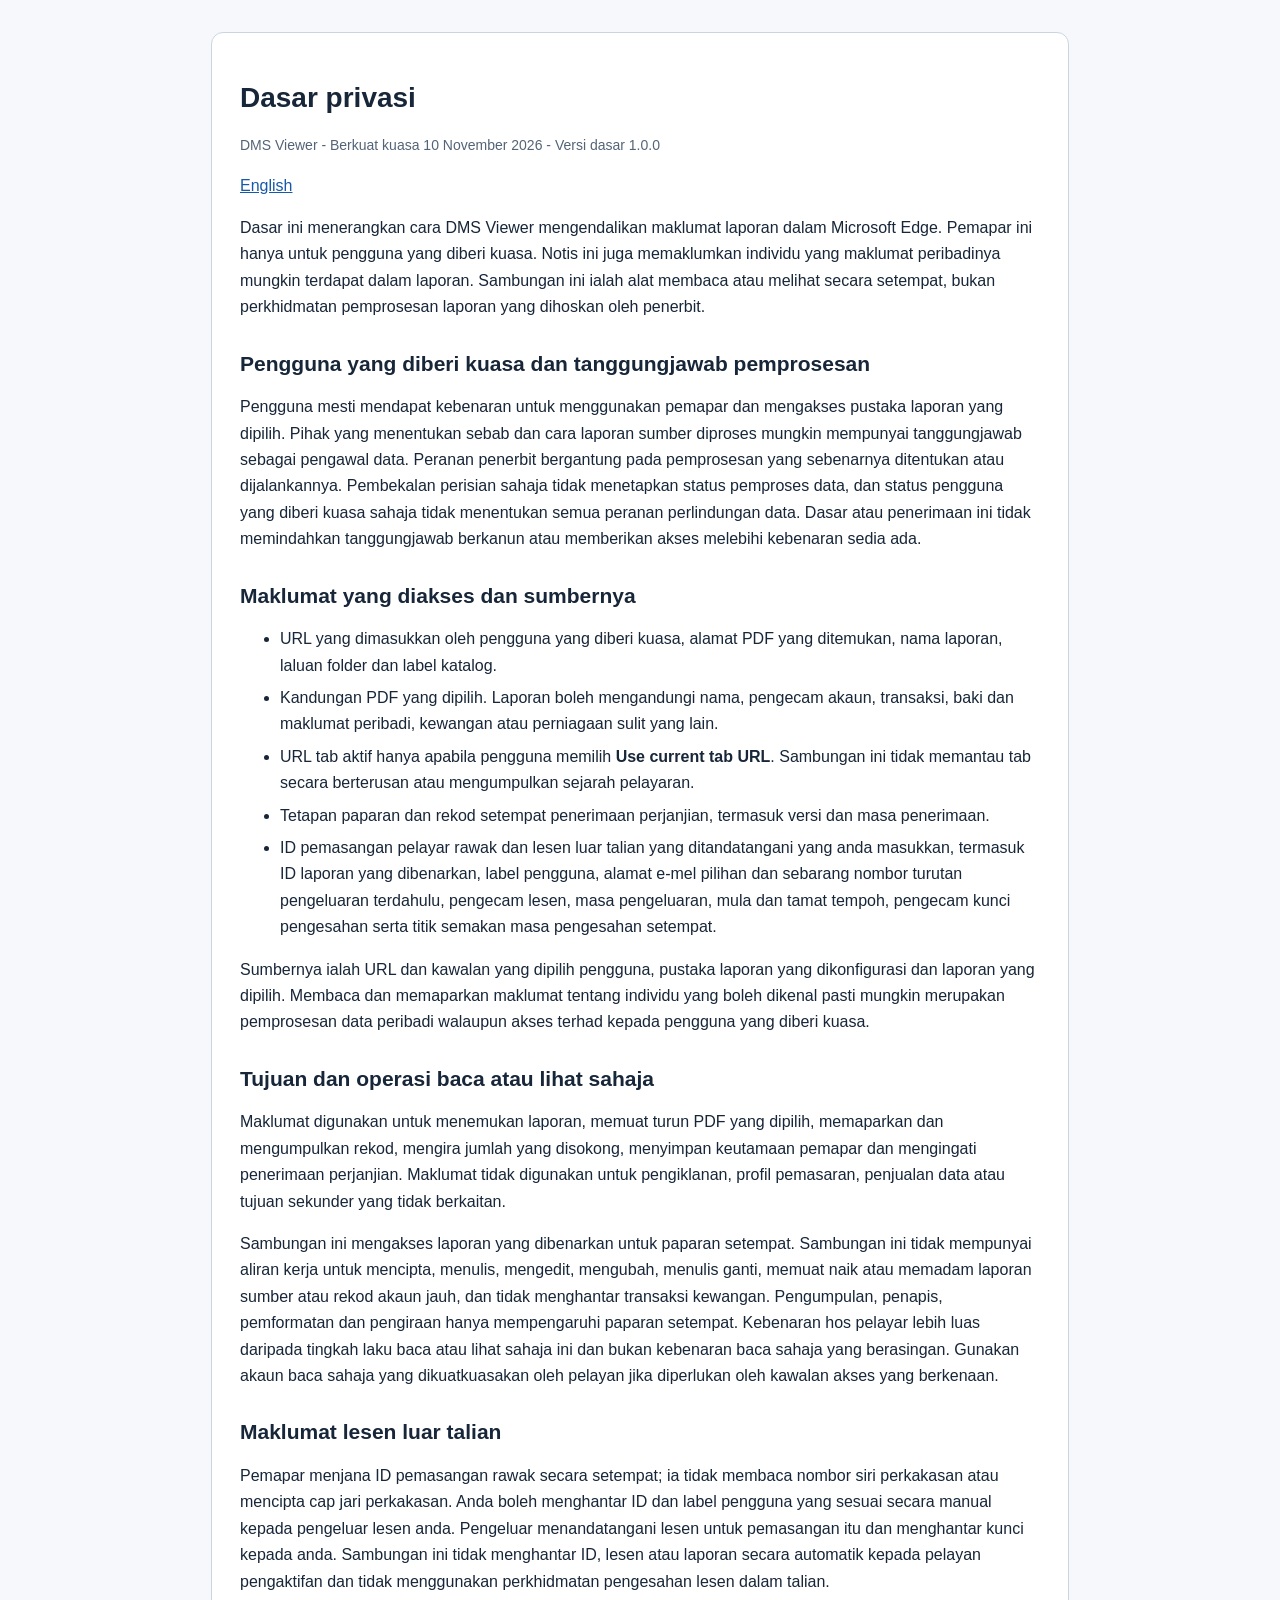
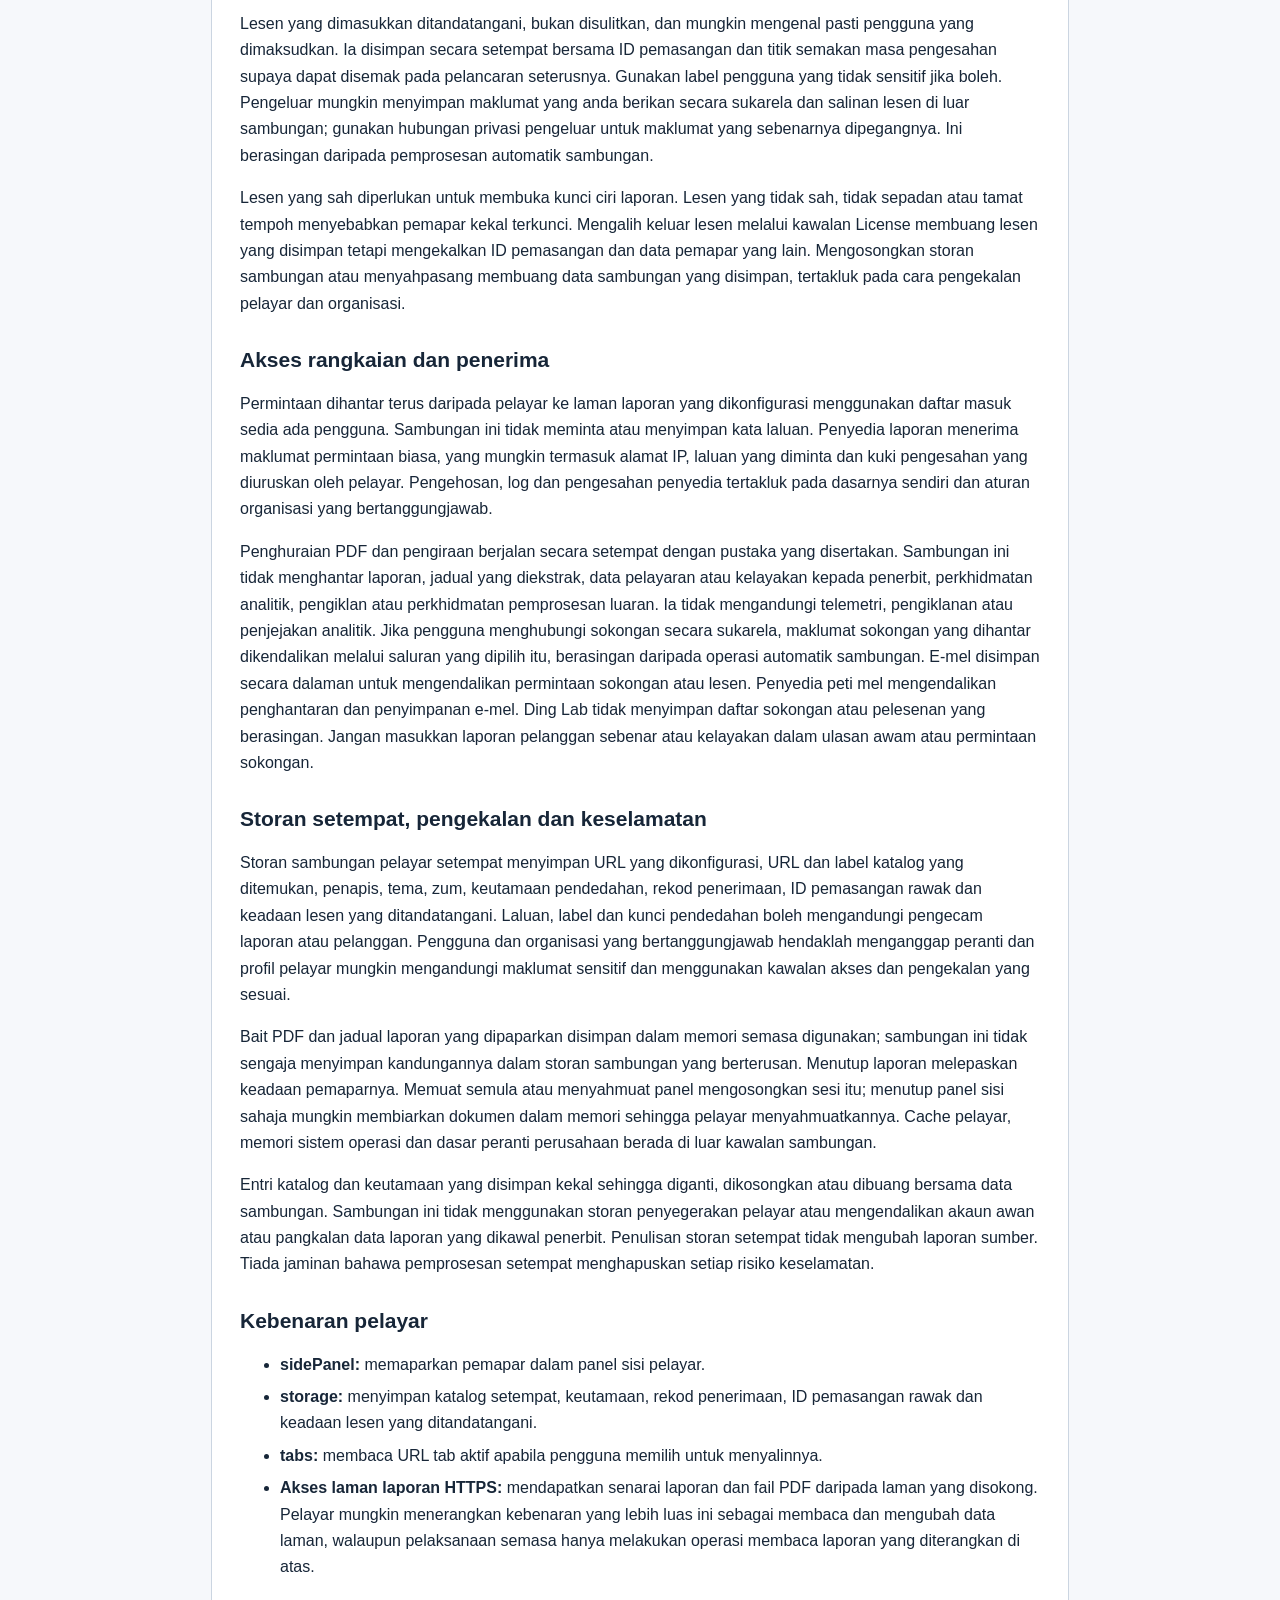
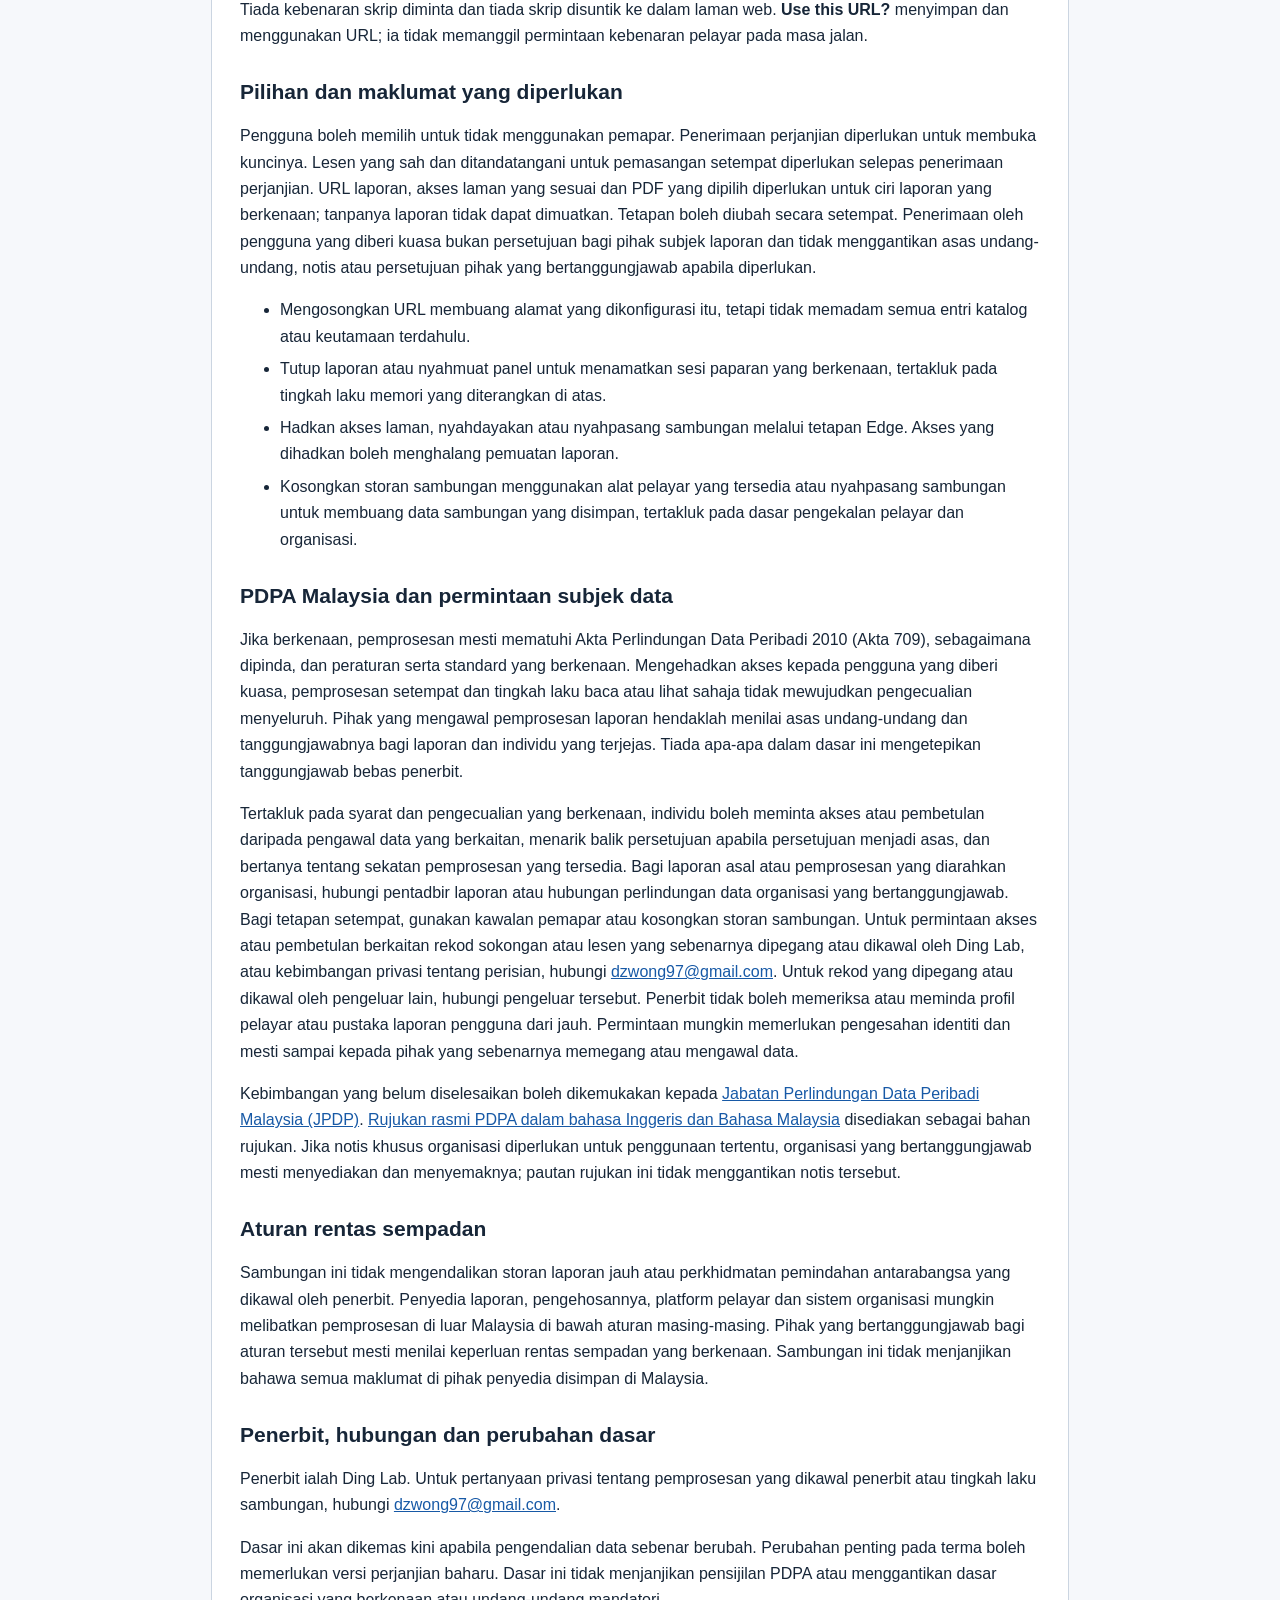
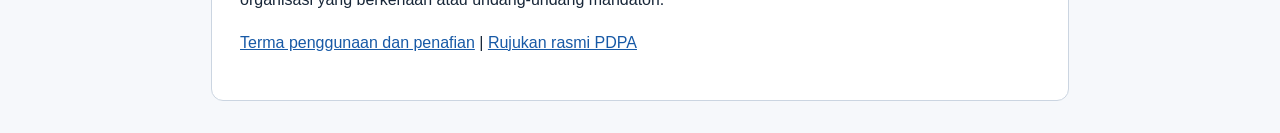
==== privacy-policy-ms.html @ 62749613 "Publish bilingual privacy notice and clarify support email handling" ====
<!doctype html>
<html lang="ms"><head><meta charset="utf-8"><meta name="viewport" content="width=device-width, initial-scale=1"><title>Dasar privasi | DMS Viewer</title><link rel="stylesheet" href="legal.css"><script src="legal-page.js" defer></script></head><body><main><h1>Dasar privasi</h1>
<p class="meta">DMS Viewer - Berkuat kuasa 10 November 2026 - Versi dasar 1.0.0</p>
<p><a href="privacy-policy.html" lang="en">English</a></p>
<p>Dasar ini menerangkan cara DMS Viewer mengendalikan maklumat laporan dalam Microsoft Edge. Pemapar ini hanya untuk pengguna yang diberi kuasa. Notis ini juga memaklumkan individu yang maklumat peribadinya mungkin terdapat dalam laporan. Sambungan ini ialah alat membaca atau melihat secara setempat, bukan perkhidmatan pemprosesan laporan yang dihoskan oleh penerbit.</p>
<h2>Pengguna yang diberi kuasa dan tanggungjawab pemprosesan</h2>
<p>Pengguna mesti mendapat kebenaran untuk menggunakan pemapar dan mengakses pustaka laporan yang dipilih. Pihak yang menentukan sebab dan cara laporan sumber diproses mungkin mempunyai tanggungjawab sebagai pengawal data. Peranan penerbit bergantung pada pemprosesan yang sebenarnya ditentukan atau dijalankannya. Pembekalan perisian sahaja tidak menetapkan status pemproses data, dan status pengguna yang diberi kuasa sahaja tidak menentukan semua peranan perlindungan data. Dasar atau penerimaan ini tidak memindahkan tanggungjawab berkanun atau memberikan akses melebihi kebenaran sedia ada.</p>
<h2>Maklumat yang diakses dan sumbernya</h2>
<ul><li>URL yang dimasukkan oleh pengguna yang diberi kuasa, alamat PDF yang ditemukan, nama laporan, laluan folder dan label katalog.</li><li>Kandungan PDF yang dipilih. Laporan boleh mengandungi nama, pengecam akaun, transaksi, baki dan maklumat peribadi, kewangan atau perniagaan sulit yang lain.</li><li>URL tab aktif hanya apabila pengguna memilih <strong>Use current tab URL</strong>. Sambungan ini tidak memantau tab secara berterusan atau mengumpulkan sejarah pelayaran.</li><li>Tetapan paparan dan rekod setempat penerimaan perjanjian, termasuk versi dan masa penerimaan.</li><li>ID pemasangan pelayar rawak dan lesen luar talian yang ditandatangani yang anda masukkan, termasuk ID laporan yang dibenarkan, label pengguna, alamat e-mel pilihan dan sebarang nombor turutan pengeluaran terdahulu, pengecam lesen, masa pengeluaran, mula dan tamat tempoh, pengecam kunci pengesahan serta titik semakan masa pengesahan setempat.</li></ul>
<p>Sumbernya ialah URL dan kawalan yang dipilih pengguna, pustaka laporan yang dikonfigurasi dan laporan yang dipilih. Membaca dan memaparkan maklumat tentang individu yang boleh dikenal pasti mungkin merupakan pemprosesan data peribadi walaupun akses terhad kepada pengguna yang diberi kuasa.</p>
<h2>Tujuan dan operasi baca atau lihat sahaja</h2>
<p>Maklumat digunakan untuk menemukan laporan, memuat turun PDF yang dipilih, memaparkan dan mengumpulkan rekod, mengira jumlah yang disokong, menyimpan keutamaan pemapar dan mengingati penerimaan perjanjian. Maklumat tidak digunakan untuk pengiklanan, profil pemasaran, penjualan data atau tujuan sekunder yang tidak berkaitan.</p>
<p>Sambungan ini mengakses laporan yang dibenarkan untuk paparan setempat. Sambungan ini tidak mempunyai aliran kerja untuk mencipta, menulis, mengedit, mengubah, menulis ganti, memuat naik atau memadam laporan sumber atau rekod akaun jauh, dan tidak menghantar transaksi kewangan. Pengumpulan, penapis, pemformatan dan pengiraan hanya mempengaruhi paparan setempat. Kebenaran hos pelayar lebih luas daripada tingkah laku baca atau lihat sahaja ini dan bukan kebenaran baca sahaja yang berasingan. Gunakan akaun baca sahaja yang dikuatkuasakan oleh pelayan jika diperlukan oleh kawalan akses yang berkenaan.</p>
<h2>Maklumat lesen luar talian</h2>
<p>Pemapar menjana ID pemasangan rawak secara setempat; ia tidak membaca nombor siri perkakasan atau mencipta cap jari perkakasan. Anda boleh menghantar ID dan label pengguna yang sesuai secara manual kepada pengeluar lesen anda. Pengeluar menandatangani lesen untuk pemasangan itu dan menghantar kunci kepada anda. Sambungan ini tidak menghantar ID, lesen atau laporan secara automatik kepada pelayan pengaktifan dan tidak menggunakan perkhidmatan pengesahan lesen dalam talian.</p>
<p>Lesen yang dimasukkan ditandatangani, bukan disulitkan, dan mungkin mengenal pasti pengguna yang dimaksudkan. Ia disimpan secara setempat bersama ID pemasangan dan titik semakan masa pengesahan supaya dapat disemak pada pelancaran seterusnya. Gunakan label pengguna yang tidak sensitif jika boleh. Pengeluar mungkin menyimpan maklumat yang anda berikan secara sukarela dan salinan lesen di luar sambungan; gunakan hubungan privasi pengeluar untuk maklumat yang sebenarnya dipegangnya. Ini berasingan daripada pemprosesan automatik sambungan.</p>
<p>Lesen yang sah diperlukan untuk membuka kunci ciri laporan. Lesen yang tidak sah, tidak sepadan atau tamat tempoh menyebabkan pemapar kekal terkunci. Mengalih keluar lesen melalui kawalan License membuang lesen yang disimpan tetapi mengekalkan ID pemasangan dan data pemapar yang lain. Mengosongkan storan sambungan atau menyahpasang membuang data sambungan yang disimpan, tertakluk pada cara pengekalan pelayar dan organisasi.</p>
<h2>Akses rangkaian dan penerima</h2>
<p>Permintaan dihantar terus daripada pelayar ke laman laporan yang dikonfigurasi menggunakan daftar masuk sedia ada pengguna. Sambungan ini tidak meminta atau menyimpan kata laluan. Penyedia laporan menerima maklumat permintaan biasa, yang mungkin termasuk alamat IP, laluan yang diminta dan kuki pengesahan yang diuruskan oleh pelayar. Pengehosan, log dan pengesahan penyedia tertakluk pada dasarnya sendiri dan aturan organisasi yang bertanggungjawab.</p>
<p>Penghuraian PDF dan pengiraan berjalan secara setempat dengan pustaka yang disertakan. Sambungan ini tidak menghantar laporan, jadual yang diekstrak, data pelayaran atau kelayakan kepada penerbit, perkhidmatan analitik, pengiklan atau perkhidmatan pemprosesan luaran. Ia tidak mengandungi telemetri, pengiklanan atau penjejakan analitik. Jika pengguna menghubungi sokongan secara sukarela, maklumat sokongan yang dihantar dikendalikan melalui saluran yang dipilih itu, berasingan daripada operasi automatik sambungan. E-mel disimpan secara dalaman untuk mengendalikan permintaan sokongan atau lesen. Penyedia peti mel mengendalikan penghantaran dan penyimpanan e-mel. Ding Lab tidak menyimpan daftar sokongan atau pelesenan yang berasingan. Jangan masukkan laporan pelanggan sebenar atau kelayakan dalam ulasan awam atau permintaan sokongan.</p>
<h2>Storan setempat, pengekalan dan keselamatan</h2>
<p>Storan sambungan pelayar setempat menyimpan URL yang dikonfigurasi, URL dan label katalog yang ditemukan, penapis, tema, zum, keutamaan pendedahan, rekod penerimaan, ID pemasangan rawak dan keadaan lesen yang ditandatangani. Laluan, label dan kunci pendedahan boleh mengandungi pengecam laporan atau pelanggan. Pengguna dan organisasi yang bertanggungjawab hendaklah menganggap peranti dan profil pelayar mungkin mengandungi maklumat sensitif dan menggunakan kawalan akses dan pengekalan yang sesuai.</p>
<p>Bait PDF dan jadual laporan yang dipaparkan disimpan dalam memori semasa digunakan; sambungan ini tidak sengaja menyimpan kandungannya dalam storan sambungan yang berterusan. Menutup laporan melepaskan keadaan pemaparnya. Memuat semula atau menyahmuat panel mengosongkan sesi itu; menutup panel sisi sahaja mungkin membiarkan dokumen dalam memori sehingga pelayar menyahmuatkannya. Cache pelayar, memori sistem operasi dan dasar peranti perusahaan berada di luar kawalan sambungan.</p>
<p>Entri katalog dan keutamaan yang disimpan kekal sehingga diganti, dikosongkan atau dibuang bersama data sambungan. Sambungan ini tidak menggunakan storan penyegerakan pelayar atau mengendalikan akaun awan atau pangkalan data laporan yang dikawal penerbit. Penulisan storan setempat tidak mengubah laporan sumber. Tiada jaminan bahawa pemprosesan setempat menghapuskan setiap risiko keselamatan.</p>
<h2>Kebenaran pelayar</h2>
<ul><li><strong>sidePanel:</strong> memaparkan pemapar dalam panel sisi pelayar.</li><li><strong>storage:</strong> menyimpan katalog setempat, keutamaan, rekod penerimaan, ID pemasangan rawak dan keadaan lesen yang ditandatangani.</li><li><strong>tabs:</strong> membaca URL tab aktif apabila pengguna memilih untuk menyalinnya.</li><li><strong>Akses laman laporan HTTPS:</strong> mendapatkan senarai laporan dan fail PDF daripada laman yang disokong. Pelayar mungkin menerangkan kebenaran yang lebih luas ini sebagai membaca dan mengubah data laman, walaupun pelaksanaan semasa hanya melakukan operasi membaca laporan yang diterangkan di atas.</li></ul>
<p>Tiada kebenaran skrip diminta dan tiada skrip disuntik ke dalam laman web. <strong>Use this URL?</strong> menyimpan dan menggunakan URL; ia tidak memanggil permintaan kebenaran pelayar pada masa jalan.</p>
<h2>Pilihan dan maklumat yang diperlukan</h2>
<p>Pengguna boleh memilih untuk tidak menggunakan pemapar. Penerimaan perjanjian diperlukan untuk membuka kuncinya. Lesen yang sah dan ditandatangani untuk pemasangan setempat diperlukan selepas penerimaan perjanjian. URL laporan, akses laman yang sesuai dan PDF yang dipilih diperlukan untuk ciri laporan yang berkenaan; tanpanya laporan tidak dapat dimuatkan. Tetapan boleh diubah secara setempat. Penerimaan oleh pengguna yang diberi kuasa bukan persetujuan bagi pihak subjek laporan dan tidak menggantikan asas undang-undang, notis atau persetujuan pihak yang bertanggungjawab apabila diperlukan.</p>
<ul><li>Mengosongkan URL membuang alamat yang dikonfigurasi itu, tetapi tidak memadam semua entri katalog atau keutamaan terdahulu.</li><li>Tutup laporan atau nyahmuat panel untuk menamatkan sesi paparan yang berkenaan, tertakluk pada tingkah laku memori yang diterangkan di atas.</li><li>Hadkan akses laman, nyahdayakan atau nyahpasang sambungan melalui tetapan Edge. Akses yang dihadkan boleh menghalang pemuatan laporan.</li><li>Kosongkan storan sambungan menggunakan alat pelayar yang tersedia atau nyahpasang sambungan untuk membuang data sambungan yang disimpan, tertakluk pada dasar pengekalan pelayar dan organisasi.</li></ul>
<h2>PDPA Malaysia dan permintaan subjek data</h2>
<p>Jika berkenaan, pemprosesan mesti mematuhi Akta Perlindungan Data Peribadi 2010 (Akta 709), sebagaimana dipinda, dan peraturan serta standard yang berkenaan. Mengehadkan akses kepada pengguna yang diberi kuasa, pemprosesan setempat dan tingkah laku baca atau lihat sahaja tidak mewujudkan pengecualian menyeluruh. Pihak yang mengawal pemprosesan laporan hendaklah menilai asas undang-undang dan tanggungjawabnya bagi laporan dan individu yang terjejas. Tiada apa-apa dalam dasar ini mengetepikan tanggungjawab bebas penerbit.</p>
<p>Tertakluk pada syarat dan pengecualian yang berkenaan, individu boleh meminta akses atau pembetulan daripada pengawal data yang berkaitan, menarik balik persetujuan apabila persetujuan menjadi asas, dan bertanya tentang sekatan pemprosesan yang tersedia. Bagi laporan asal atau pemprosesan yang diarahkan organisasi, hubungi pentadbir laporan atau hubungan perlindungan data organisasi yang bertanggungjawab. Bagi tetapan setempat, gunakan kawalan pemapar atau kosongkan storan sambungan. Untuk permintaan akses atau pembetulan berkaitan rekod sokongan atau lesen yang sebenarnya dipegang atau dikawal oleh Ding Lab, atau kebimbangan privasi tentang perisian, hubungi <a href="mailto:dzwong97@gmail.com">dzwong97@gmail.com</a>. Untuk rekod yang dipegang atau dikawal oleh pengeluar lain, hubungi pengeluar tersebut. Penerbit tidak boleh memeriksa atau meminda profil pelayar atau pustaka laporan pengguna dari jauh. Permintaan mungkin memerlukan pengesahan identiti dan mesti sampai kepada pihak yang sebenarnya memegang atau mengawal data.</p>
<p>Kebimbangan yang belum diselesaikan boleh dikemukakan kepada <a href="https://www.pdp.gov.my/" target="_blank" rel="noopener">Jabatan Perlindungan Data Peribadi Malaysia (JPDP)</a>. <a href="pdpa-official-references.html">Rujukan rasmi PDPA dalam bahasa Inggeris dan Bahasa Malaysia</a> disediakan sebagai bahan rujukan. Jika notis khusus organisasi diperlukan untuk penggunaan tertentu, organisasi yang bertanggungjawab mesti menyediakan dan menyemaknya; pautan rujukan ini tidak menggantikan notis tersebut.</p>
<h2>Aturan rentas sempadan</h2>
<p>Sambungan ini tidak mengendalikan storan laporan jauh atau perkhidmatan pemindahan antarabangsa yang dikawal oleh penerbit. Penyedia laporan, pengehosannya, platform pelayar dan sistem organisasi mungkin melibatkan pemprosesan di luar Malaysia di bawah aturan masing-masing. Pihak yang bertanggungjawab bagi aturan tersebut mesti menilai keperluan rentas sempadan yang berkenaan. Sambungan ini tidak menjanjikan bahawa semua maklumat di pihak penyedia disimpan di Malaysia.</p>
<h2>Penerbit, hubungan dan perubahan dasar</h2>
<p>Penerbit ialah Ding Lab. Untuk pertanyaan privasi tentang pemprosesan yang dikawal penerbit atau tingkah laku sambungan, hubungi <a href="mailto:dzwong97@gmail.com">dzwong97@gmail.com</a>.</p>
<p>Dasar ini akan dikemas kini apabila pengendalian data sebenar berubah. Perubahan penting pada terma boleh memerlukan versi perjanjian baharu. Dasar ini tidak menjanjikan pensijilan PDPA atau menggantikan dasar organisasi yang berkenaan atau undang-undang mandatori.</p>
<p><a href="disclaimer.html">Terma penggunaan dan penafian</a> | <a href="pdpa-official-references.html">Rujukan rasmi PDPA</a></p>
</main></body></html>
---- legal.css ----
body{margin:0;background:#f6f8fb;color:#172638;font:16px/1.65 "Segoe UI",Arial,sans-serif}main{max-width:800px;margin:32px auto;padding:28px;background:#fff;border:1px solid #cbd5e1;border-radius:12px}h1,h2{line-height:1.25}h1{font-size:28px}h2{font-size:21px;margin-top:30px}a{color:#1759a6}li+li{margin-top:6px}.meta{color:#536477;font-size:14px}@media(max-width:600px){main{margin:0;padding:20px;border:0;border-radius:0}}
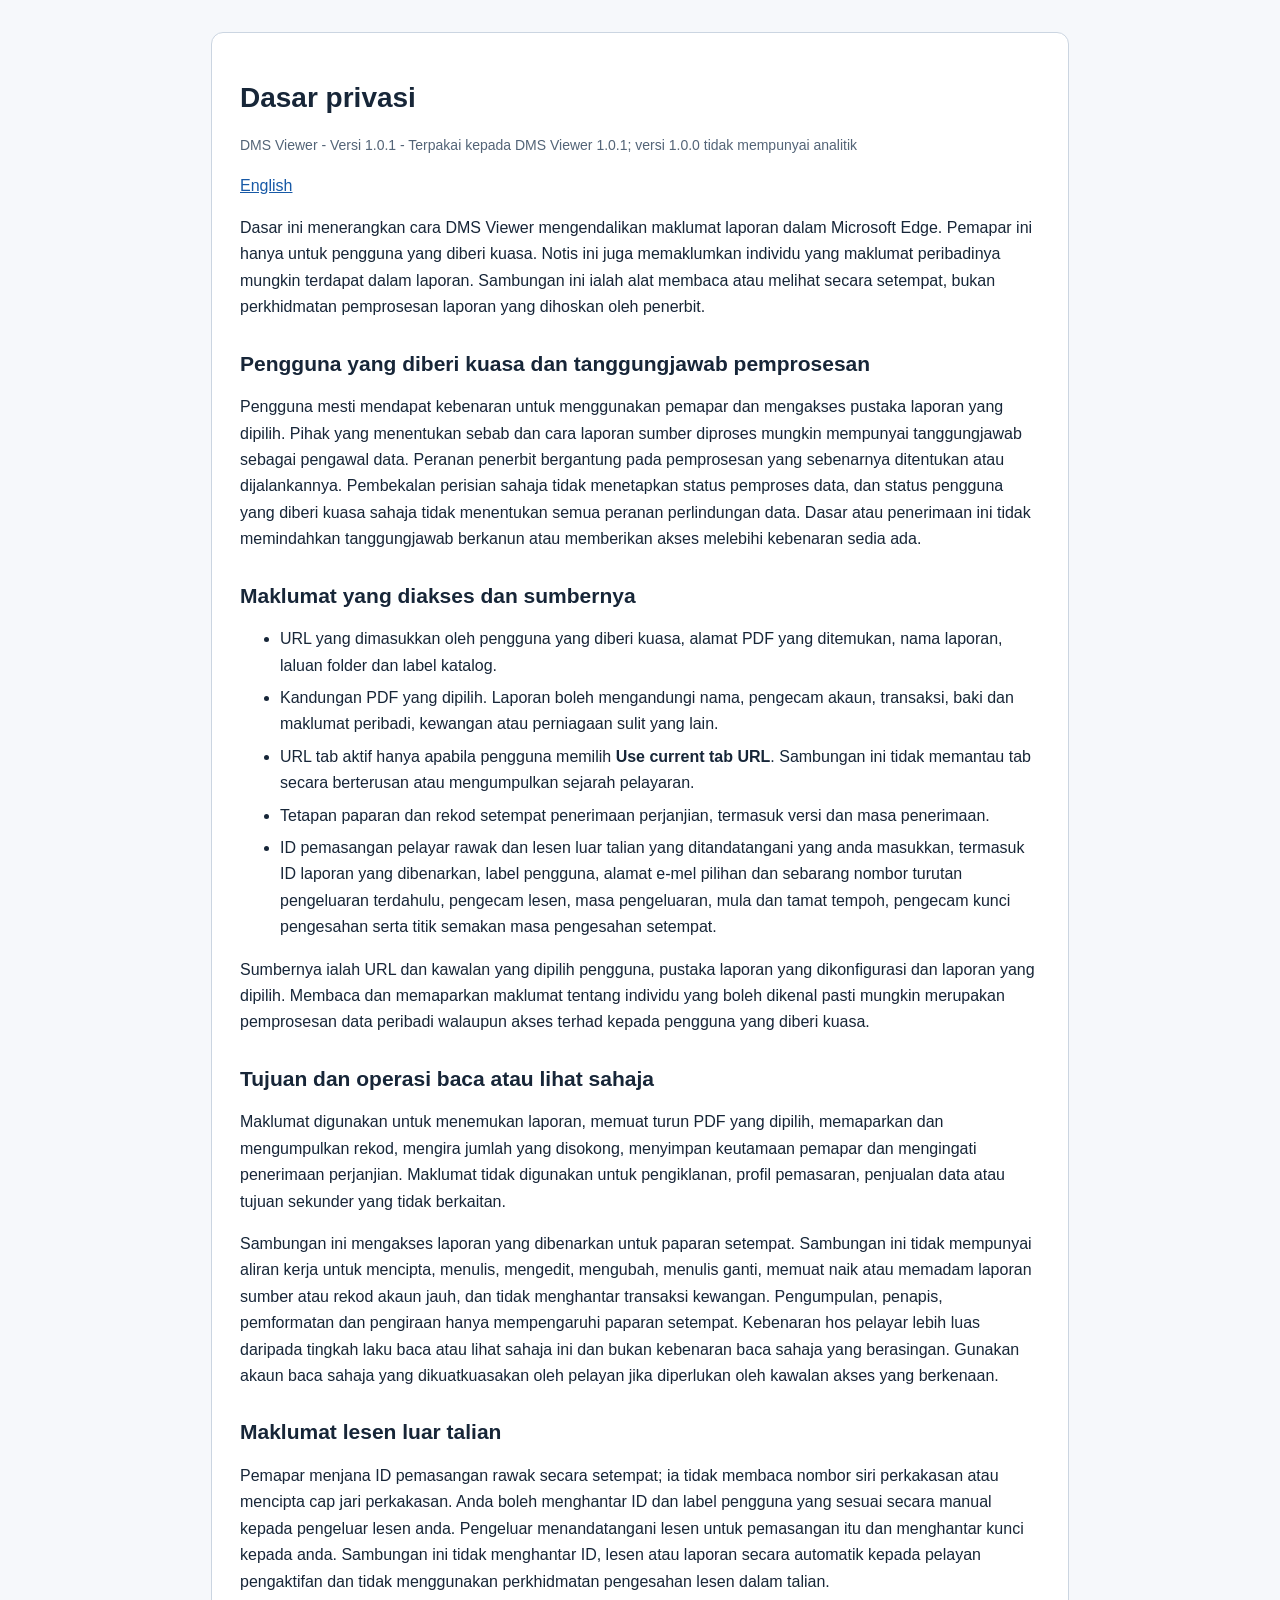
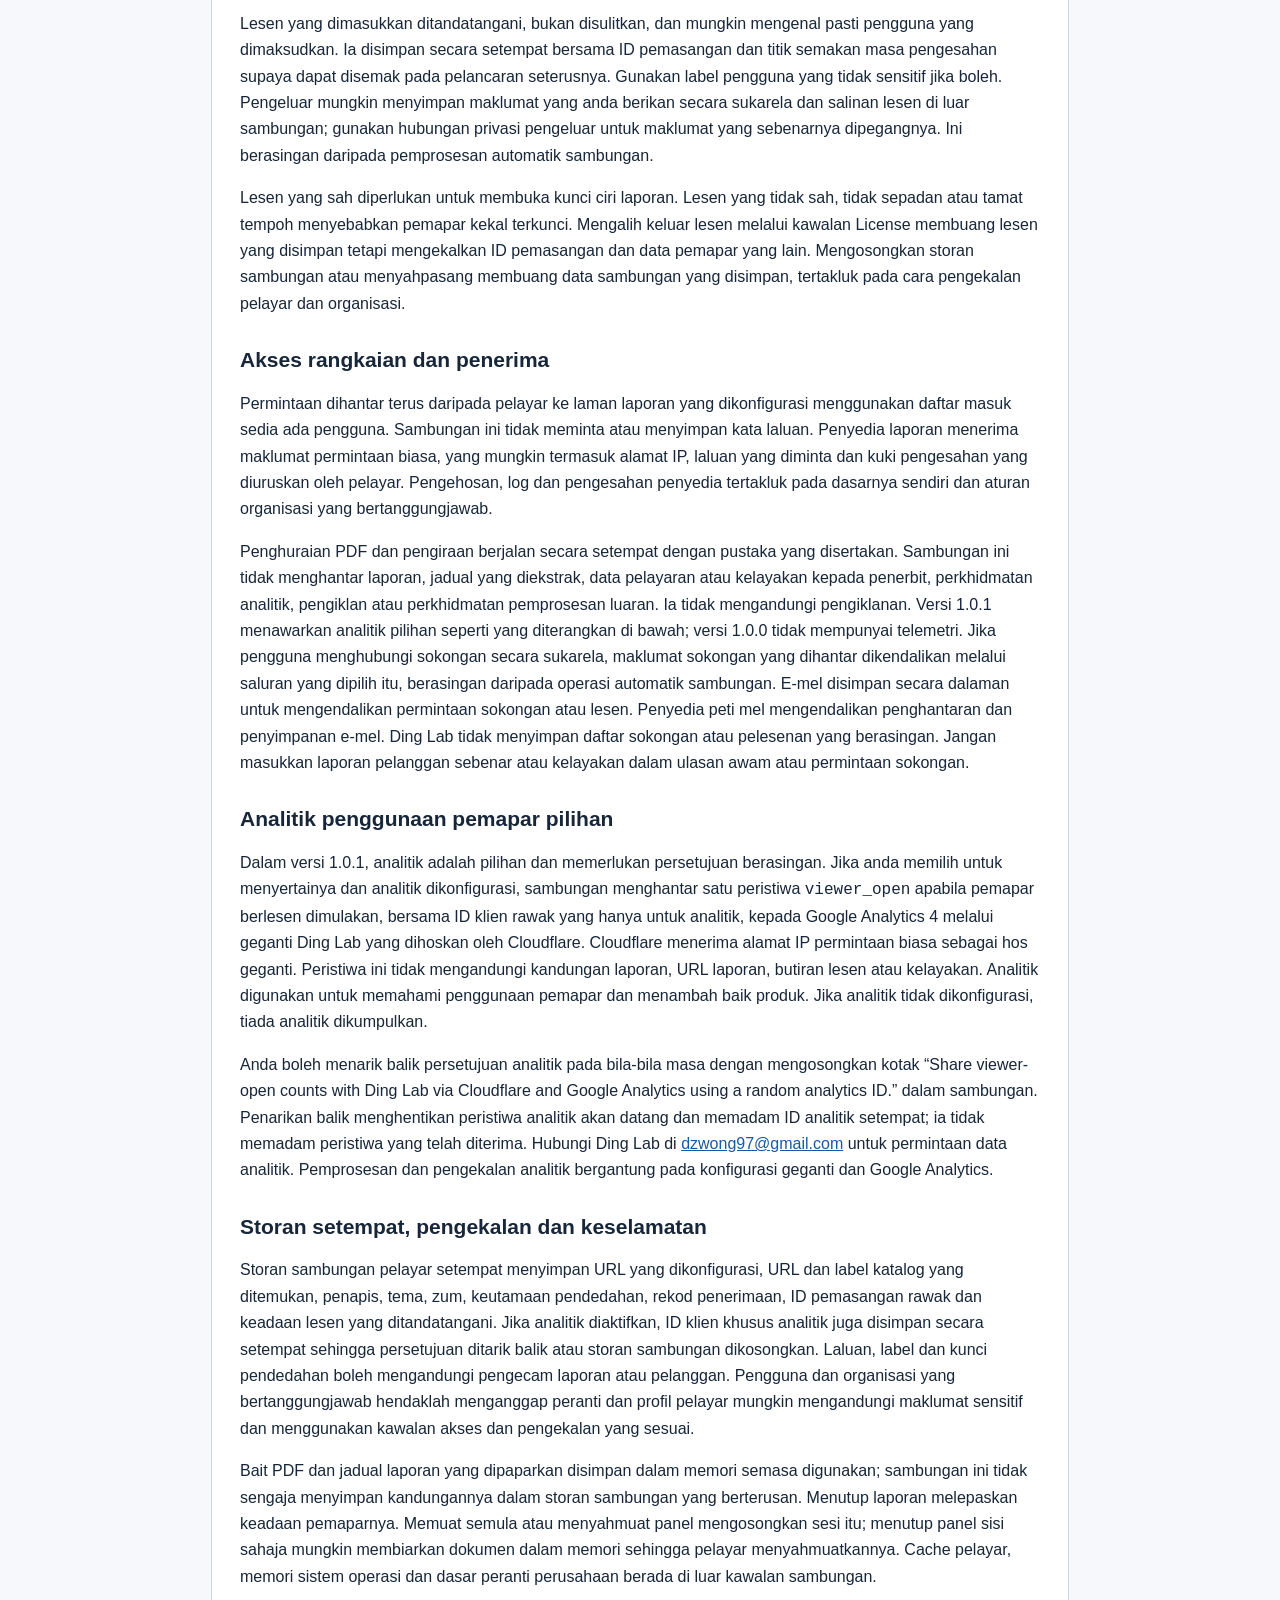
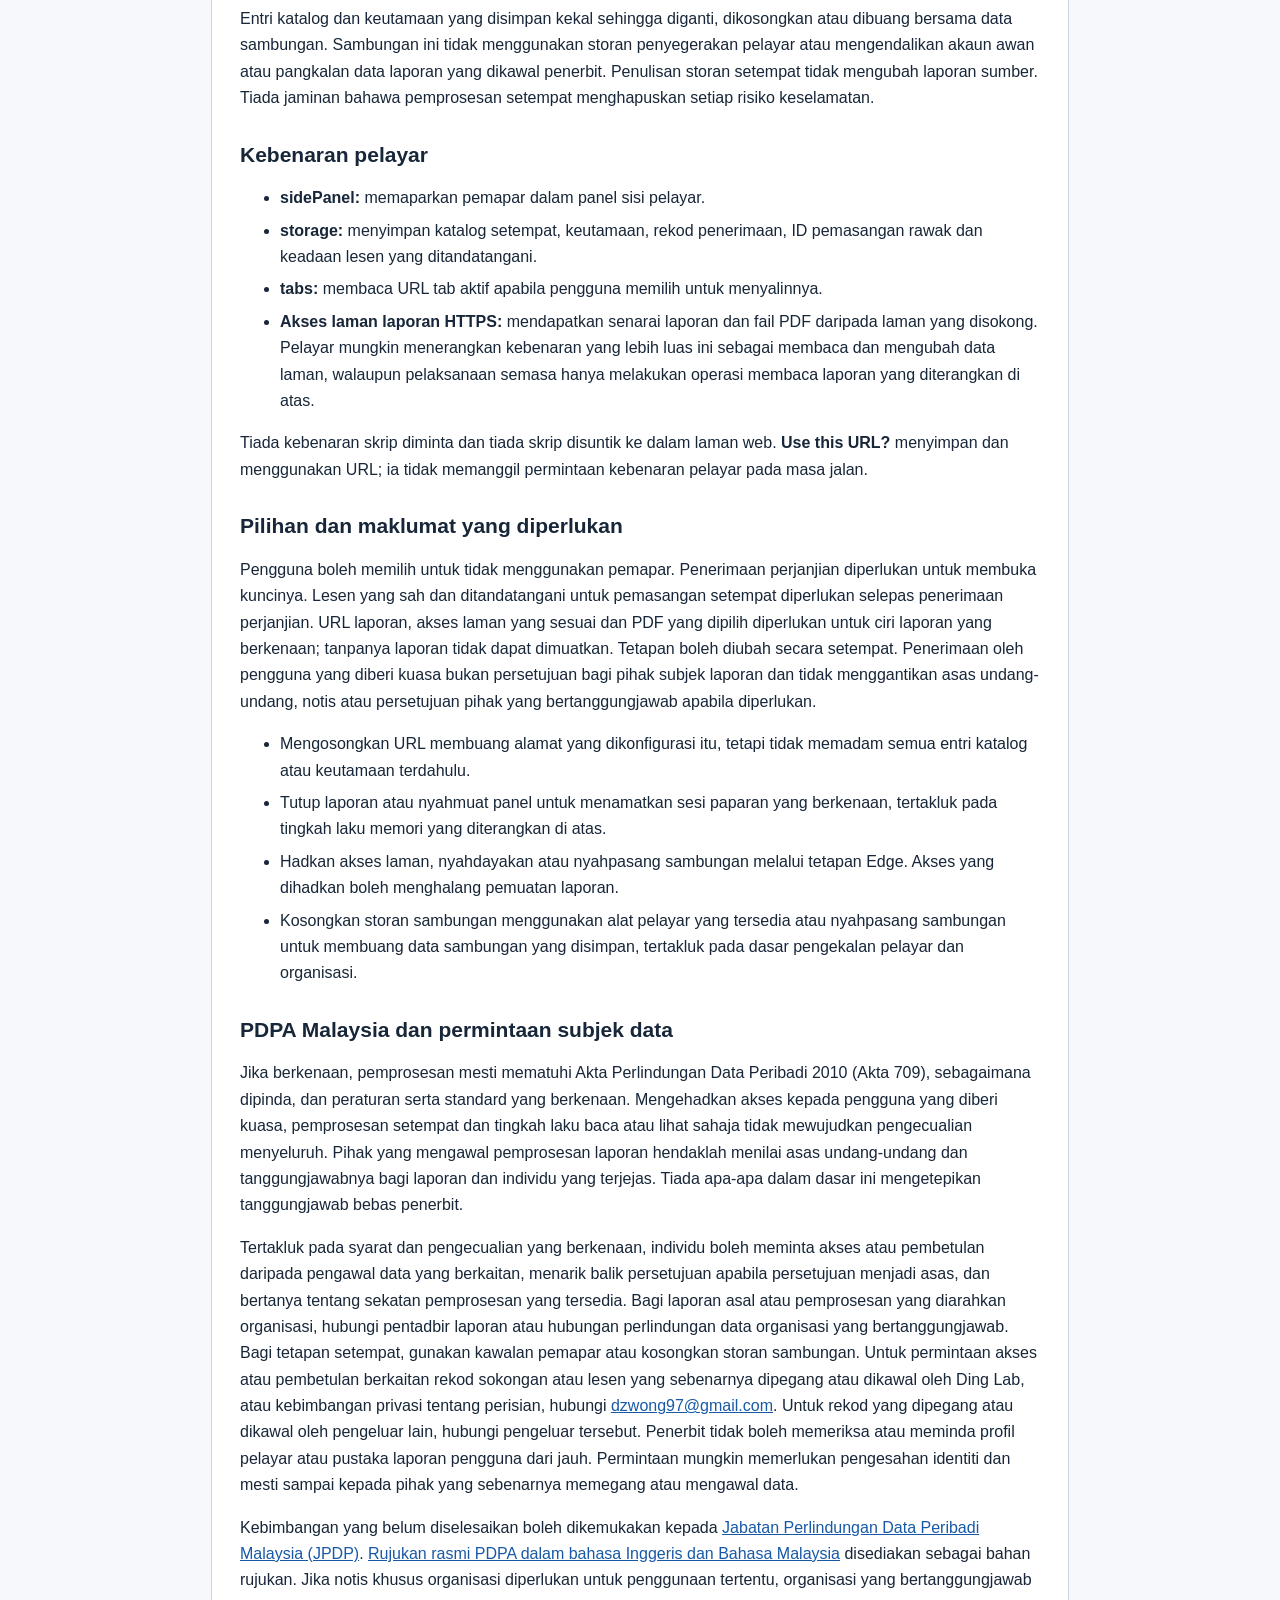
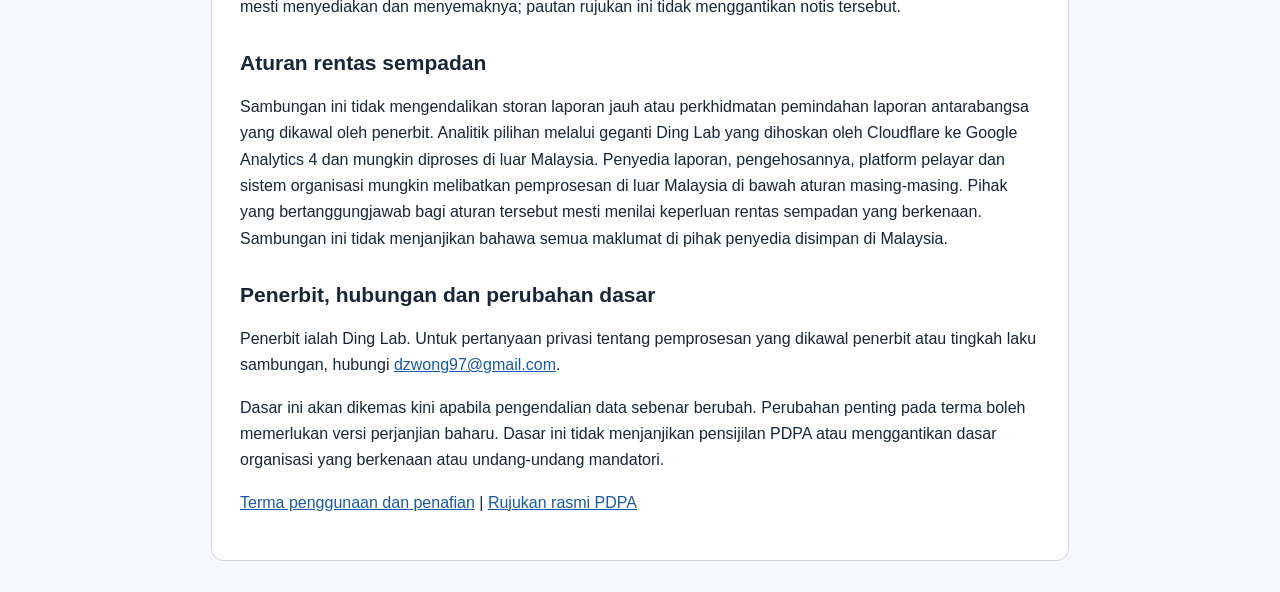
==== commit 892fca4b: "Explain optional GA4 viewer usage in DMS Viewer 1.0.1" ====
--- a/privacy-policy-ms.html
+++ b/privacy-policy-ms.html
@@ -1,6 +1,6 @@
 <!doctype html>
 <html lang="ms"><head><meta charset="utf-8"><meta name="viewport" content="width=device-width, initial-scale=1"><title>Dasar privasi | DMS Viewer</title><link rel="stylesheet" href="legal.css"><script src="legal-page.js" defer></script></head><body><main><h1>Dasar privasi</h1>
-<p class="meta">DMS Viewer - Berkuat kuasa 10 November 2026 - Versi dasar 1.0.0</p>
+<p class="meta">DMS Viewer - Versi 1.0.1 - Terpakai kepada DMS Viewer 1.0.1; versi 1.0.0 tidak mempunyai analitik</p>
 <p><a href="privacy-policy.html" lang="en">English</a></p>
 <p>Dasar ini menerangkan cara DMS Viewer mengendalikan maklumat laporan dalam Microsoft Edge. Pemapar ini hanya untuk pengguna yang diberi kuasa. Notis ini juga memaklumkan individu yang maklumat peribadinya mungkin terdapat dalam laporan. Sambungan ini ialah alat membaca atau melihat secara setempat, bukan perkhidmatan pemprosesan laporan yang dihoskan oleh penerbit.</p>
 <h2>Pengguna yang diberi kuasa dan tanggungjawab pemprosesan</h2>
@@ -17,9 +17,12 @@
 <p>Lesen yang sah diperlukan untuk membuka kunci ciri laporan. Lesen yang tidak sah, tidak sepadan atau tamat tempoh menyebabkan pemapar kekal terkunci. Mengalih keluar lesen melalui kawalan License membuang lesen yang disimpan tetapi mengekalkan ID pemasangan dan data pemapar yang lain. Mengosongkan storan sambungan atau menyahpasang membuang data sambungan yang disimpan, tertakluk pada cara pengekalan pelayar dan organisasi.</p>
 <h2>Akses rangkaian dan penerima</h2>
 <p>Permintaan dihantar terus daripada pelayar ke laman laporan yang dikonfigurasi menggunakan daftar masuk sedia ada pengguna. Sambungan ini tidak meminta atau menyimpan kata laluan. Penyedia laporan menerima maklumat permintaan biasa, yang mungkin termasuk alamat IP, laluan yang diminta dan kuki pengesahan yang diuruskan oleh pelayar. Pengehosan, log dan pengesahan penyedia tertakluk pada dasarnya sendiri dan aturan organisasi yang bertanggungjawab.</p>
-<p>Penghuraian PDF dan pengiraan berjalan secara setempat dengan pustaka yang disertakan. Sambungan ini tidak menghantar laporan, jadual yang diekstrak, data pelayaran atau kelayakan kepada penerbit, perkhidmatan analitik, pengiklan atau perkhidmatan pemprosesan luaran. Ia tidak mengandungi telemetri, pengiklanan atau penjejakan analitik. Jika pengguna menghubungi sokongan secara sukarela, maklumat sokongan yang dihantar dikendalikan melalui saluran yang dipilih itu, berasingan daripada operasi automatik sambungan. E-mel disimpan secara dalaman untuk mengendalikan permintaan sokongan atau lesen. Penyedia peti mel mengendalikan penghantaran dan penyimpanan e-mel. Ding Lab tidak menyimpan daftar sokongan atau pelesenan yang berasingan. Jangan masukkan laporan pelanggan sebenar atau kelayakan dalam ulasan awam atau permintaan sokongan.</p>
+<p>Penghuraian PDF dan pengiraan berjalan secara setempat dengan pustaka yang disertakan. Sambungan ini tidak menghantar laporan, jadual yang diekstrak, data pelayaran atau kelayakan kepada penerbit, perkhidmatan analitik, pengiklan atau perkhidmatan pemprosesan luaran. Ia tidak mengandungi pengiklanan. Versi 1.0.1 menawarkan analitik pilihan seperti yang diterangkan di bawah; versi 1.0.0 tidak mempunyai telemetri. Jika pengguna menghubungi sokongan secara sukarela, maklumat sokongan yang dihantar dikendalikan melalui saluran yang dipilih itu, berasingan daripada operasi automatik sambungan. E-mel disimpan secara dalaman untuk mengendalikan permintaan sokongan atau lesen. Penyedia peti mel mengendalikan penghantaran dan penyimpanan e-mel. Ding Lab tidak menyimpan daftar sokongan atau pelesenan yang berasingan. Jangan masukkan laporan pelanggan sebenar atau kelayakan dalam ulasan awam atau permintaan sokongan.</p>
+<h2>Analitik penggunaan pemapar pilihan</h2>
+<p>Dalam versi 1.0.1, analitik adalah pilihan dan memerlukan persetujuan berasingan. Jika anda memilih untuk menyertainya dan analitik dikonfigurasi, sambungan menghantar satu peristiwa <code>viewer_open</code> apabila pemapar berlesen dimulakan, bersama ID klien rawak yang hanya untuk analitik, kepada Google Analytics 4 melalui geganti Ding Lab yang dihoskan oleh Cloudflare. Cloudflare menerima alamat IP permintaan biasa sebagai hos geganti. Peristiwa ini tidak mengandungi kandungan laporan, URL laporan, butiran lesen atau kelayakan. Analitik digunakan untuk memahami penggunaan pemapar dan menambah baik produk. Jika analitik tidak dikonfigurasi, tiada analitik dikumpulkan.</p>
+<p>Anda boleh menarik balik persetujuan analitik pada bila-bila masa dengan mengosongkan kotak “Share viewer-open counts with Ding Lab via Cloudflare and Google Analytics using a random analytics ID.” dalam sambungan. Penarikan balik menghentikan peristiwa analitik akan datang dan memadam ID analitik setempat; ia tidak memadam peristiwa yang telah diterima. Hubungi Ding Lab di <a href="mailto:dzwong97@gmail.com">dzwong97@gmail.com</a> untuk permintaan data analitik. Pemprosesan dan pengekalan analitik bergantung pada konfigurasi geganti dan Google Analytics.</p>
 <h2>Storan setempat, pengekalan dan keselamatan</h2>
-<p>Storan sambungan pelayar setempat menyimpan URL yang dikonfigurasi, URL dan label katalog yang ditemukan, penapis, tema, zum, keutamaan pendedahan, rekod penerimaan, ID pemasangan rawak dan keadaan lesen yang ditandatangani. Laluan, label dan kunci pendedahan boleh mengandungi pengecam laporan atau pelanggan. Pengguna dan organisasi yang bertanggungjawab hendaklah menganggap peranti dan profil pelayar mungkin mengandungi maklumat sensitif dan menggunakan kawalan akses dan pengekalan yang sesuai.</p>
+<p>Storan sambungan pelayar setempat menyimpan URL yang dikonfigurasi, URL dan label katalog yang ditemukan, penapis, tema, zum, keutamaan pendedahan, rekod penerimaan, ID pemasangan rawak dan keadaan lesen yang ditandatangani. Jika analitik diaktifkan, ID klien khusus analitik juga disimpan secara setempat sehingga persetujuan ditarik balik atau storan sambungan dikosongkan. Laluan, label dan kunci pendedahan boleh mengandungi pengecam laporan atau pelanggan. Pengguna dan organisasi yang bertanggungjawab hendaklah menganggap peranti dan profil pelayar mungkin mengandungi maklumat sensitif dan menggunakan kawalan akses dan pengekalan yang sesuai.</p>
 <p>Bait PDF dan jadual laporan yang dipaparkan disimpan dalam memori semasa digunakan; sambungan ini tidak sengaja menyimpan kandungannya dalam storan sambungan yang berterusan. Menutup laporan melepaskan keadaan pemaparnya. Memuat semula atau menyahmuat panel mengosongkan sesi itu; menutup panel sisi sahaja mungkin membiarkan dokumen dalam memori sehingga pelayar menyahmuatkannya. Cache pelayar, memori sistem operasi dan dasar peranti perusahaan berada di luar kawalan sambungan.</p>
 <p>Entri katalog dan keutamaan yang disimpan kekal sehingga diganti, dikosongkan atau dibuang bersama data sambungan. Sambungan ini tidak menggunakan storan penyegerakan pelayar atau mengendalikan akaun awan atau pangkalan data laporan yang dikawal penerbit. Penulisan storan setempat tidak mengubah laporan sumber. Tiada jaminan bahawa pemprosesan setempat menghapuskan setiap risiko keselamatan.</p>
 <h2>Kebenaran pelayar</h2>
@@ -33,7 +36,7 @@
 <p>Tertakluk pada syarat dan pengecualian yang berkenaan, individu boleh meminta akses atau pembetulan daripada pengawal data yang berkaitan, menarik balik persetujuan apabila persetujuan menjadi asas, dan bertanya tentang sekatan pemprosesan yang tersedia. Bagi laporan asal atau pemprosesan yang diarahkan organisasi, hubungi pentadbir laporan atau hubungan perlindungan data organisasi yang bertanggungjawab. Bagi tetapan setempat, gunakan kawalan pemapar atau kosongkan storan sambungan. Untuk permintaan akses atau pembetulan berkaitan rekod sokongan atau lesen yang sebenarnya dipegang atau dikawal oleh Ding Lab, atau kebimbangan privasi tentang perisian, hubungi <a href="mailto:dzwong97@gmail.com">dzwong97@gmail.com</a>. Untuk rekod yang dipegang atau dikawal oleh pengeluar lain, hubungi pengeluar tersebut. Penerbit tidak boleh memeriksa atau meminda profil pelayar atau pustaka laporan pengguna dari jauh. Permintaan mungkin memerlukan pengesahan identiti dan mesti sampai kepada pihak yang sebenarnya memegang atau mengawal data.</p>
 <p>Kebimbangan yang belum diselesaikan boleh dikemukakan kepada <a href="https://www.pdp.gov.my/" target="_blank" rel="noopener">Jabatan Perlindungan Data Peribadi Malaysia (JPDP)</a>. <a href="pdpa-official-references.html">Rujukan rasmi PDPA dalam bahasa Inggeris dan Bahasa Malaysia</a> disediakan sebagai bahan rujukan. Jika notis khusus organisasi diperlukan untuk penggunaan tertentu, organisasi yang bertanggungjawab mesti menyediakan dan menyemaknya; pautan rujukan ini tidak menggantikan notis tersebut.</p>
 <h2>Aturan rentas sempadan</h2>
-<p>Sambungan ini tidak mengendalikan storan laporan jauh atau perkhidmatan pemindahan antarabangsa yang dikawal oleh penerbit. Penyedia laporan, pengehosannya, platform pelayar dan sistem organisasi mungkin melibatkan pemprosesan di luar Malaysia di bawah aturan masing-masing. Pihak yang bertanggungjawab bagi aturan tersebut mesti menilai keperluan rentas sempadan yang berkenaan. Sambungan ini tidak menjanjikan bahawa semua maklumat di pihak penyedia disimpan di Malaysia.</p>
+<p>Sambungan ini tidak mengendalikan storan laporan jauh atau perkhidmatan pemindahan laporan antarabangsa yang dikawal oleh penerbit. Analitik pilihan melalui geganti Ding Lab yang dihoskan oleh Cloudflare ke Google Analytics 4 dan mungkin diproses di luar Malaysia. Penyedia laporan, pengehosannya, platform pelayar dan sistem organisasi mungkin melibatkan pemprosesan di luar Malaysia di bawah aturan masing-masing. Pihak yang bertanggungjawab bagi aturan tersebut mesti menilai keperluan rentas sempadan yang berkenaan. Sambungan ini tidak menjanjikan bahawa semua maklumat di pihak penyedia disimpan di Malaysia.</p>
 <h2>Penerbit, hubungan dan perubahan dasar</h2>
 <p>Penerbit ialah Ding Lab. Untuk pertanyaan privasi tentang pemprosesan yang dikawal penerbit atau tingkah laku sambungan, hubungi <a href="mailto:dzwong97@gmail.com">dzwong97@gmail.com</a>.</p>
 <p>Dasar ini akan dikemas kini apabila pengendalian data sebenar berubah. Perubahan penting pada terma boleh memerlukan versi perjanjian baharu. Dasar ini tidak menjanjikan pensijilan PDPA atau menggantikan dasar organisasi yang berkenaan atau undang-undang mandatori.</p>
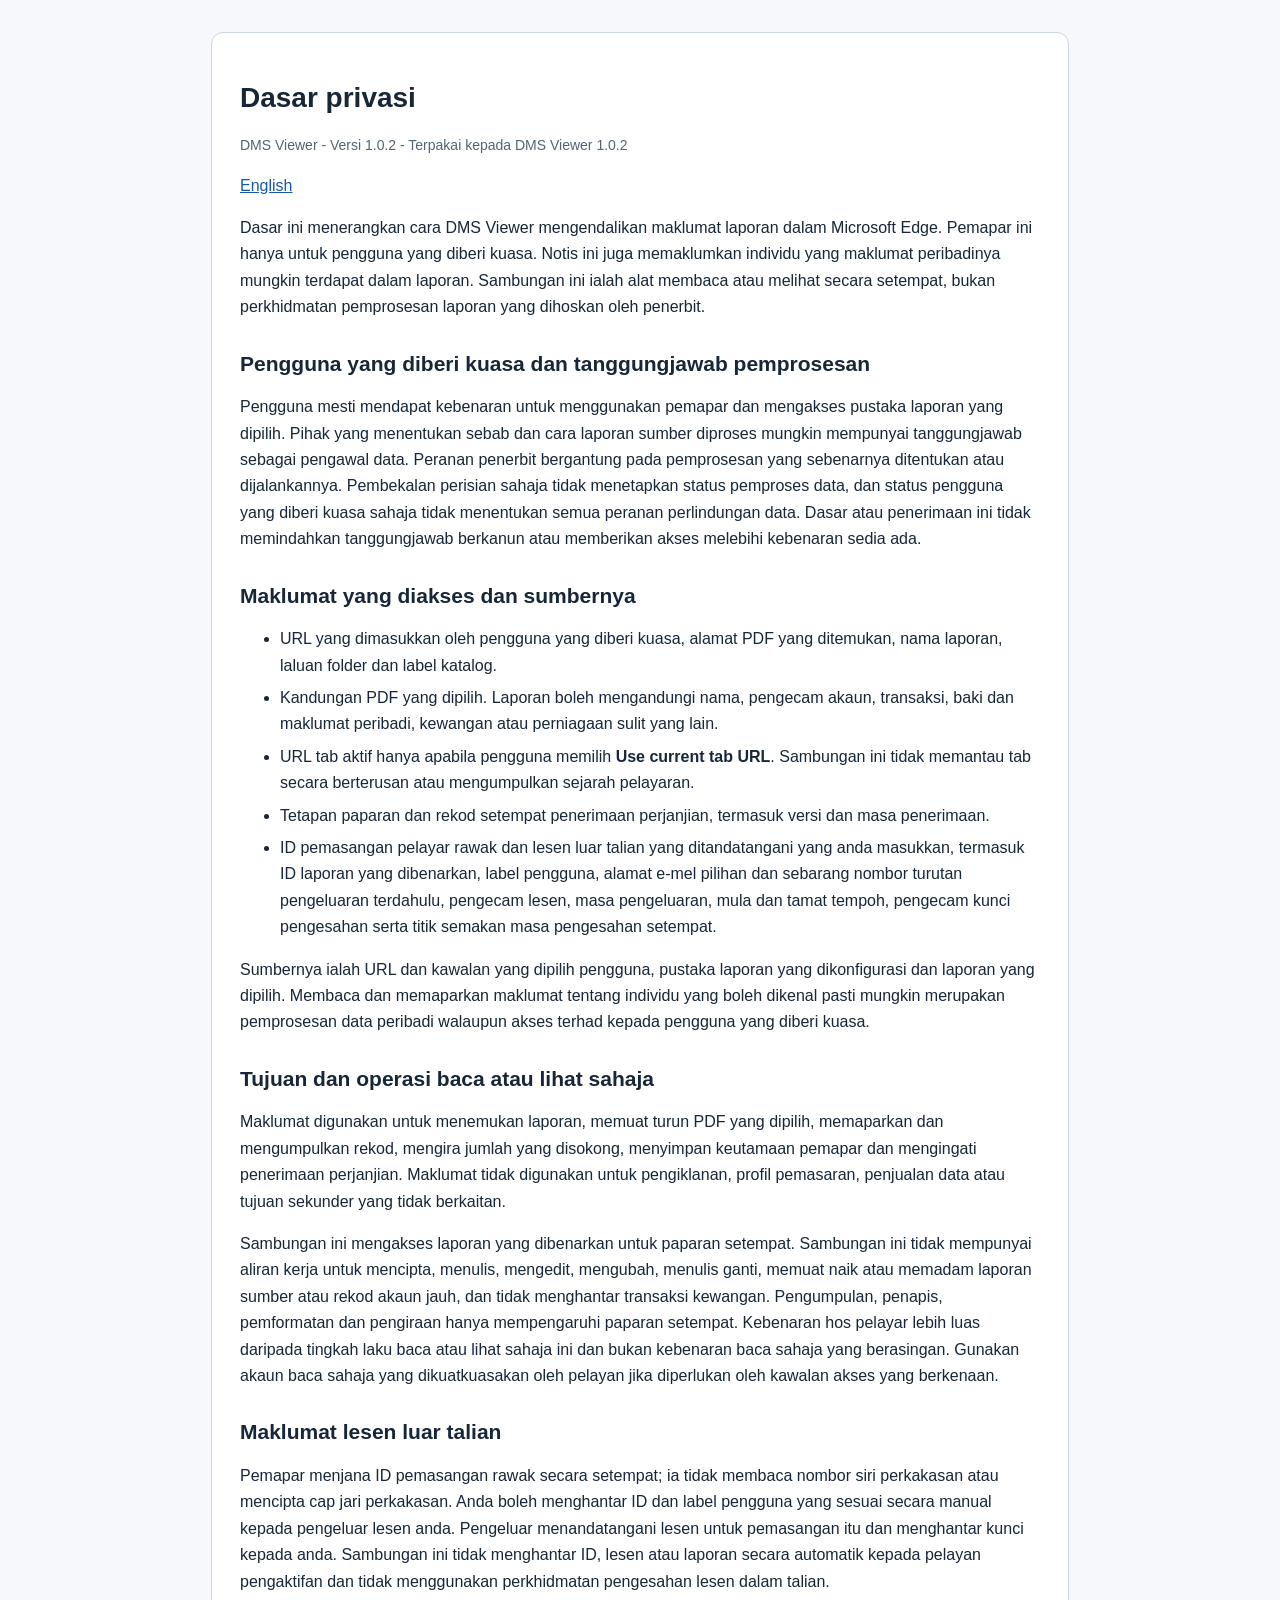
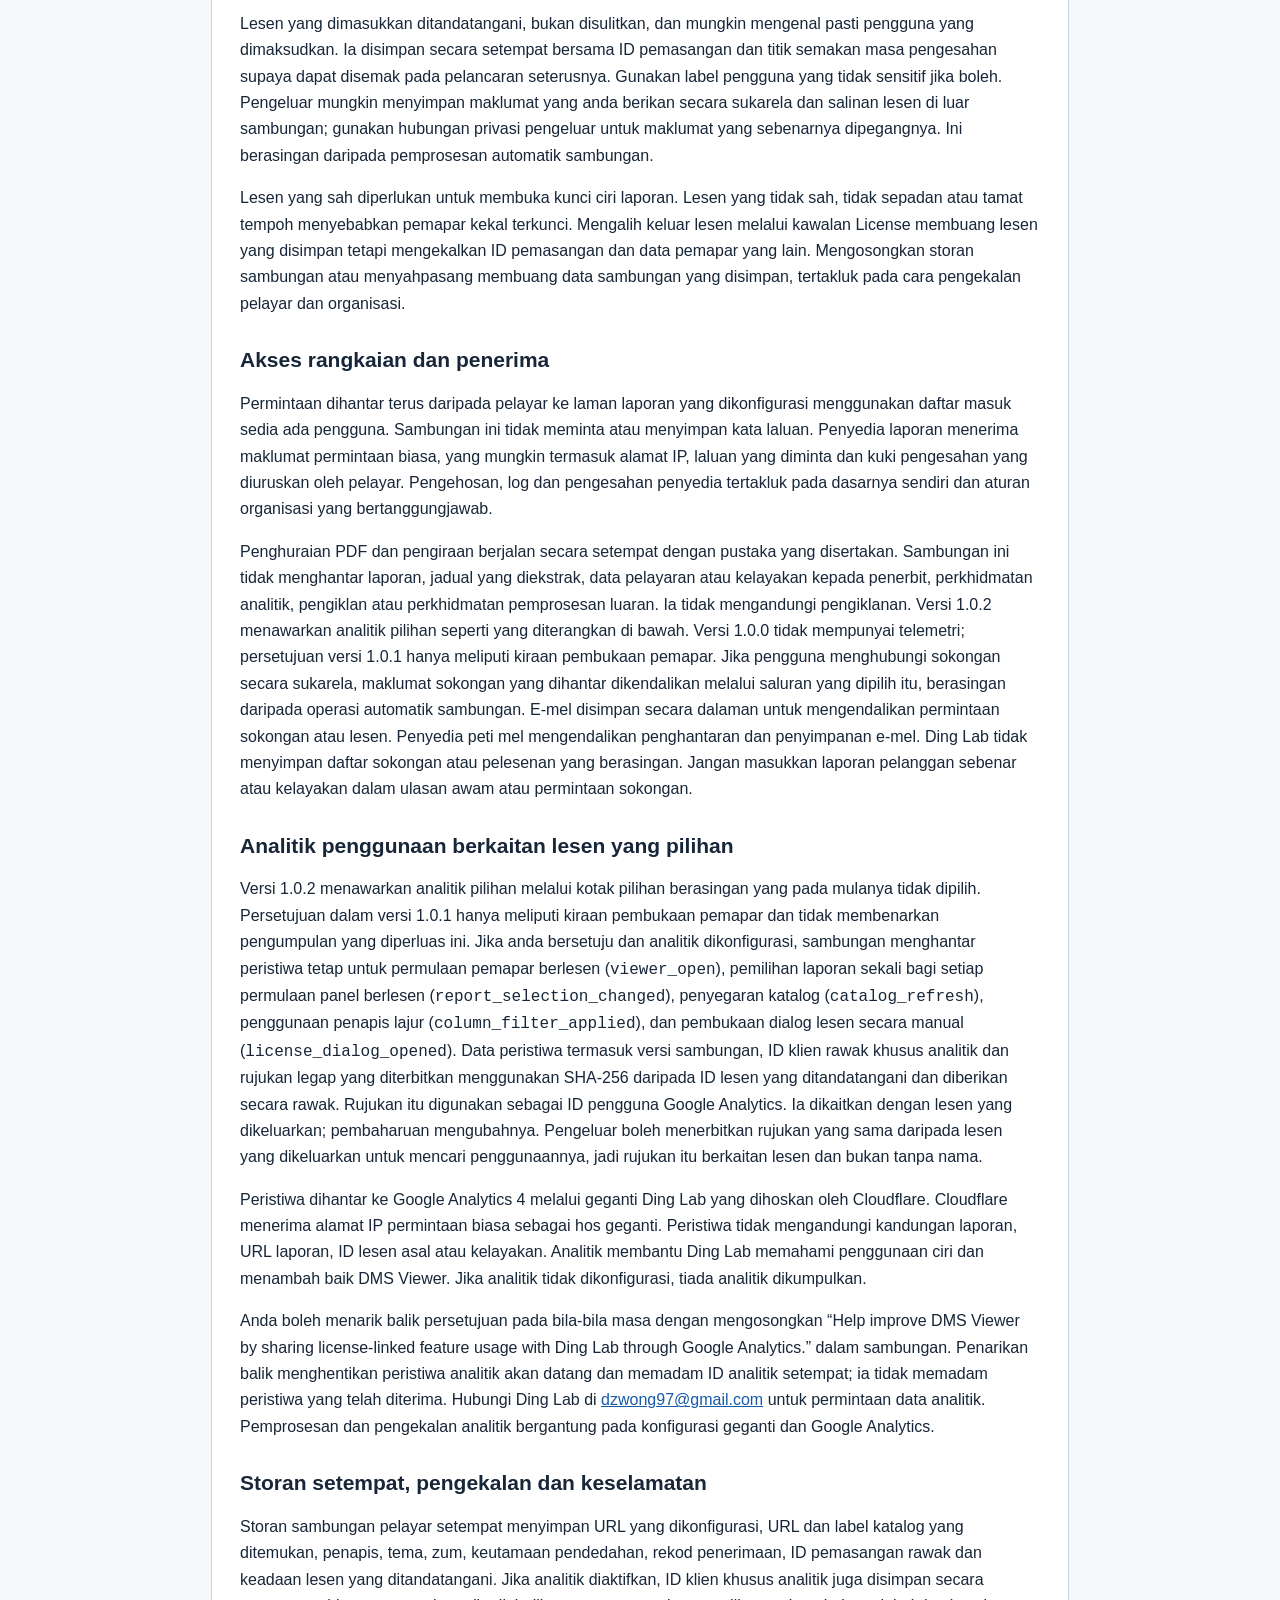
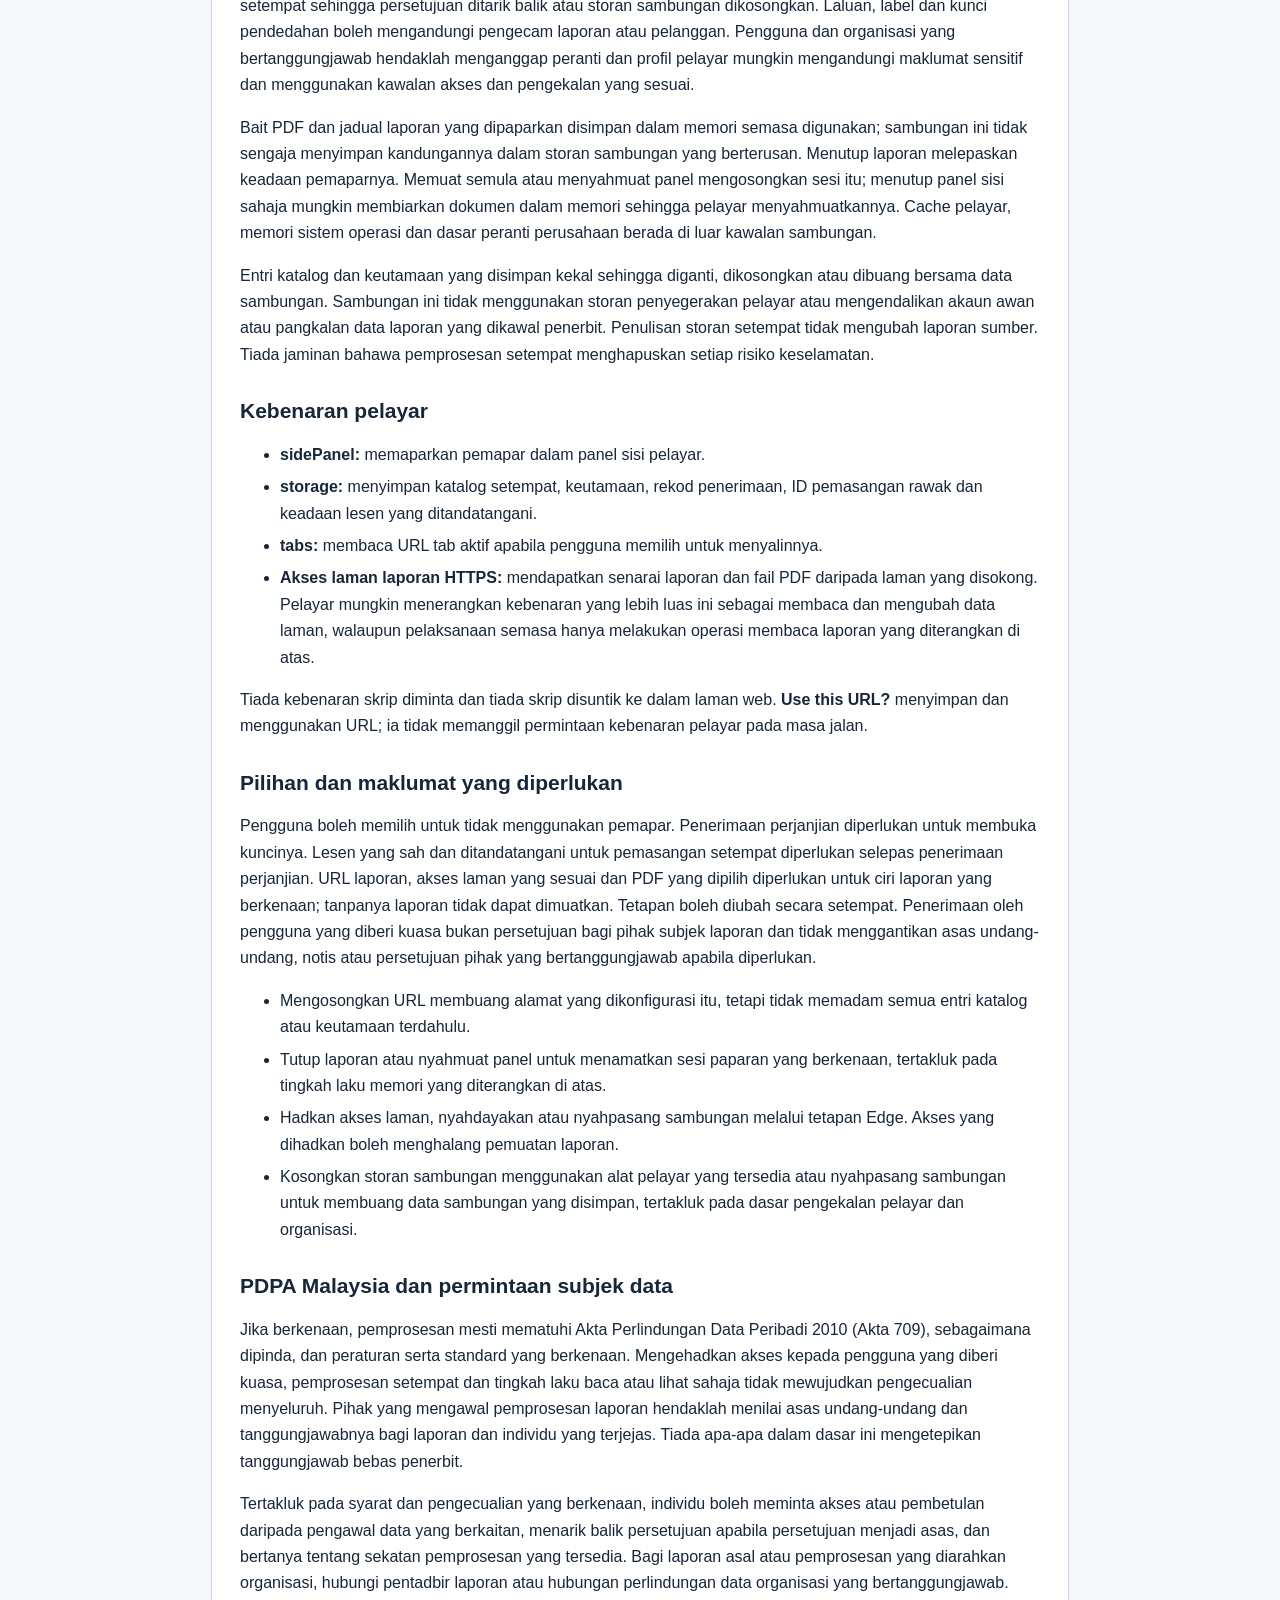
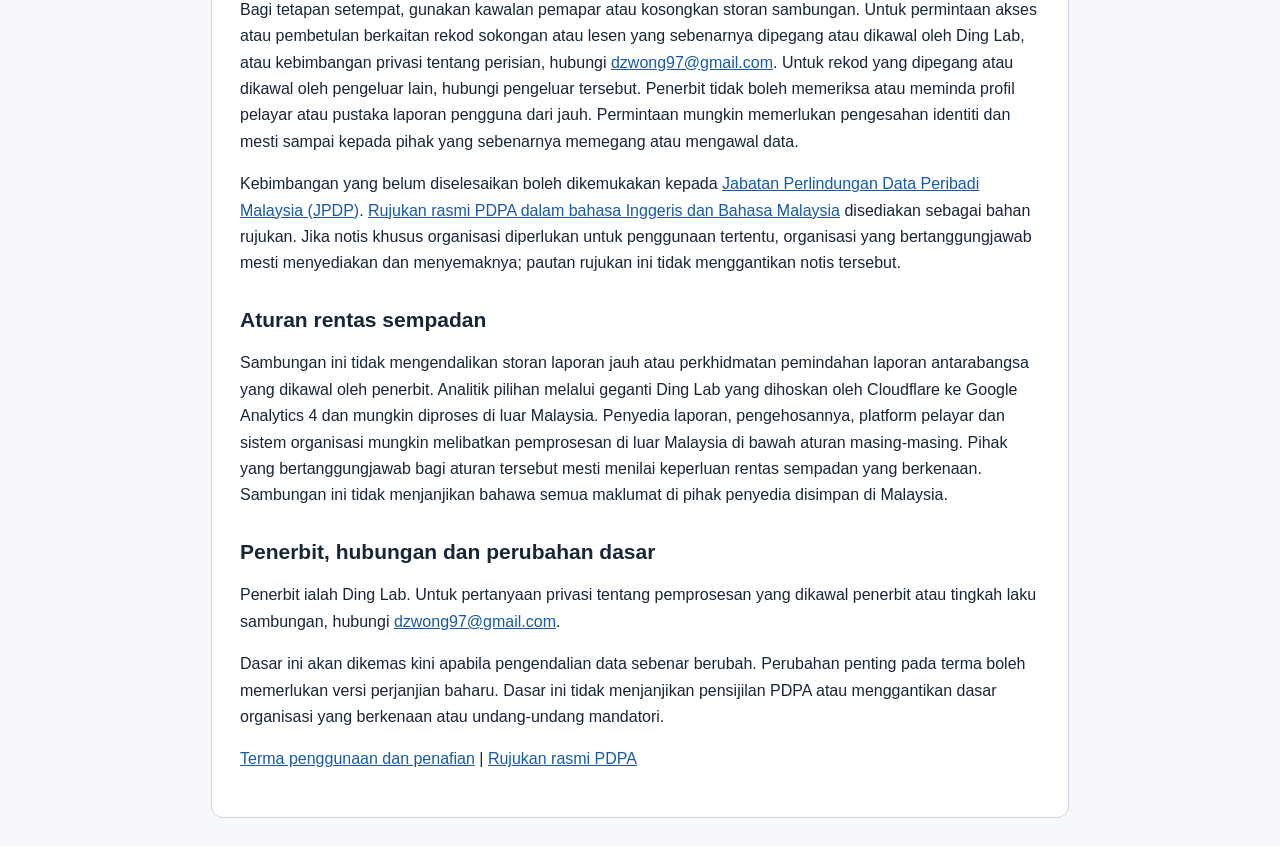
==== commit 728bff8e: "Explain optional license-linked viewer analytics" ====
--- a/privacy-policy-ms.html
+++ b/privacy-policy-ms.html
@@ -1,6 +1,6 @@
 <!doctype html>
 <html lang="ms"><head><meta charset="utf-8"><meta name="viewport" content="width=device-width, initial-scale=1"><title>Dasar privasi | DMS Viewer</title><link rel="stylesheet" href="legal.css"><script src="legal-page.js" defer></script></head><body><main><h1>Dasar privasi</h1>
-<p class="meta">DMS Viewer - Versi 1.0.1 - Terpakai kepada DMS Viewer 1.0.1; versi 1.0.0 tidak mempunyai analitik</p>
+<p class="meta">DMS Viewer - Versi 1.0.2 - Terpakai kepada DMS Viewer 1.0.2</p>
 <p><a href="privacy-policy.html" lang="en">English</a></p>
 <p>Dasar ini menerangkan cara DMS Viewer mengendalikan maklumat laporan dalam Microsoft Edge. Pemapar ini hanya untuk pengguna yang diberi kuasa. Notis ini juga memaklumkan individu yang maklumat peribadinya mungkin terdapat dalam laporan. Sambungan ini ialah alat membaca atau melihat secara setempat, bukan perkhidmatan pemprosesan laporan yang dihoskan oleh penerbit.</p>
 <h2>Pengguna yang diberi kuasa dan tanggungjawab pemprosesan</h2>
@@ -17,10 +17,11 @@
 <p>Lesen yang sah diperlukan untuk membuka kunci ciri laporan. Lesen yang tidak sah, tidak sepadan atau tamat tempoh menyebabkan pemapar kekal terkunci. Mengalih keluar lesen melalui kawalan License membuang lesen yang disimpan tetapi mengekalkan ID pemasangan dan data pemapar yang lain. Mengosongkan storan sambungan atau menyahpasang membuang data sambungan yang disimpan, tertakluk pada cara pengekalan pelayar dan organisasi.</p>
 <h2>Akses rangkaian dan penerima</h2>
 <p>Permintaan dihantar terus daripada pelayar ke laman laporan yang dikonfigurasi menggunakan daftar masuk sedia ada pengguna. Sambungan ini tidak meminta atau menyimpan kata laluan. Penyedia laporan menerima maklumat permintaan biasa, yang mungkin termasuk alamat IP, laluan yang diminta dan kuki pengesahan yang diuruskan oleh pelayar. Pengehosan, log dan pengesahan penyedia tertakluk pada dasarnya sendiri dan aturan organisasi yang bertanggungjawab.</p>
-<p>Penghuraian PDF dan pengiraan berjalan secara setempat dengan pustaka yang disertakan. Sambungan ini tidak menghantar laporan, jadual yang diekstrak, data pelayaran atau kelayakan kepada penerbit, perkhidmatan analitik, pengiklan atau perkhidmatan pemprosesan luaran. Ia tidak mengandungi pengiklanan. Versi 1.0.1 menawarkan analitik pilihan seperti yang diterangkan di bawah; versi 1.0.0 tidak mempunyai telemetri. Jika pengguna menghubungi sokongan secara sukarela, maklumat sokongan yang dihantar dikendalikan melalui saluran yang dipilih itu, berasingan daripada operasi automatik sambungan. E-mel disimpan secara dalaman untuk mengendalikan permintaan sokongan atau lesen. Penyedia peti mel mengendalikan penghantaran dan penyimpanan e-mel. Ding Lab tidak menyimpan daftar sokongan atau pelesenan yang berasingan. Jangan masukkan laporan pelanggan sebenar atau kelayakan dalam ulasan awam atau permintaan sokongan.</p>
-<h2>Analitik penggunaan pemapar pilihan</h2>
-<p>Dalam versi 1.0.1, analitik adalah pilihan dan memerlukan persetujuan berasingan. Jika anda memilih untuk menyertainya dan analitik dikonfigurasi, sambungan menghantar satu peristiwa <code>viewer_open</code> apabila pemapar berlesen dimulakan, bersama ID klien rawak yang hanya untuk analitik, kepada Google Analytics 4 melalui geganti Ding Lab yang dihoskan oleh Cloudflare. Cloudflare menerima alamat IP permintaan biasa sebagai hos geganti. Peristiwa ini tidak mengandungi kandungan laporan, URL laporan, butiran lesen atau kelayakan. Analitik digunakan untuk memahami penggunaan pemapar dan menambah baik produk. Jika analitik tidak dikonfigurasi, tiada analitik dikumpulkan.</p>
-<p>Anda boleh menarik balik persetujuan analitik pada bila-bila masa dengan mengosongkan kotak “Share viewer-open counts with Ding Lab via Cloudflare and Google Analytics using a random analytics ID.” dalam sambungan. Penarikan balik menghentikan peristiwa analitik akan datang dan memadam ID analitik setempat; ia tidak memadam peristiwa yang telah diterima. Hubungi Ding Lab di <a href="mailto:dzwong97@gmail.com">dzwong97@gmail.com</a> untuk permintaan data analitik. Pemprosesan dan pengekalan analitik bergantung pada konfigurasi geganti dan Google Analytics.</p>
+<p>Penghuraian PDF dan pengiraan berjalan secara setempat dengan pustaka yang disertakan. Sambungan ini tidak menghantar laporan, jadual yang diekstrak, data pelayaran atau kelayakan kepada penerbit, perkhidmatan analitik, pengiklan atau perkhidmatan pemprosesan luaran. Ia tidak mengandungi pengiklanan. Versi 1.0.2 menawarkan analitik pilihan seperti yang diterangkan di bawah. Versi 1.0.0 tidak mempunyai telemetri; persetujuan versi 1.0.1 hanya meliputi kiraan pembukaan pemapar. Jika pengguna menghubungi sokongan secara sukarela, maklumat sokongan yang dihantar dikendalikan melalui saluran yang dipilih itu, berasingan daripada operasi automatik sambungan. E-mel disimpan secara dalaman untuk mengendalikan permintaan sokongan atau lesen. Penyedia peti mel mengendalikan penghantaran dan penyimpanan e-mel. Ding Lab tidak menyimpan daftar sokongan atau pelesenan yang berasingan. Jangan masukkan laporan pelanggan sebenar atau kelayakan dalam ulasan awam atau permintaan sokongan.</p>
+<h2>Analitik penggunaan berkaitan lesen yang pilihan</h2>
+<p>Versi 1.0.2 menawarkan analitik pilihan melalui kotak pilihan berasingan yang pada mulanya tidak dipilih. Persetujuan dalam versi 1.0.1 hanya meliputi kiraan pembukaan pemapar dan tidak membenarkan pengumpulan yang diperluas ini. Jika anda bersetuju dan analitik dikonfigurasi, sambungan menghantar peristiwa tetap untuk permulaan pemapar berlesen (<code>viewer_open</code>), pemilihan laporan sekali bagi setiap permulaan panel berlesen (<code>report_selection_changed</code>), penyegaran katalog (<code>catalog_refresh</code>), penggunaan penapis lajur (<code>column_filter_applied</code>), dan pembukaan dialog lesen secara manual (<code>license_dialog_opened</code>). Data peristiwa termasuk versi sambungan, ID klien rawak khusus analitik dan rujukan legap yang diterbitkan menggunakan SHA-256 daripada ID lesen yang ditandatangani dan diberikan secara rawak. Rujukan itu digunakan sebagai ID pengguna Google Analytics. Ia dikaitkan dengan lesen yang dikeluarkan; pembaharuan mengubahnya. Pengeluar boleh menerbitkan rujukan yang sama daripada lesen yang dikeluarkan untuk mencari penggunaannya, jadi rujukan itu berkaitan lesen dan bukan tanpa nama.</p>
+<p>Peristiwa dihantar ke Google Analytics 4 melalui geganti Ding Lab yang dihoskan oleh Cloudflare. Cloudflare menerima alamat IP permintaan biasa sebagai hos geganti. Peristiwa tidak mengandungi kandungan laporan, URL laporan, ID lesen asal atau kelayakan. Analitik membantu Ding Lab memahami penggunaan ciri dan menambah baik DMS Viewer. Jika analitik tidak dikonfigurasi, tiada analitik dikumpulkan.</p>
+<p>Anda boleh menarik balik persetujuan pada bila-bila masa dengan mengosongkan “Help improve DMS Viewer by sharing license-linked feature usage with Ding Lab through Google Analytics.” dalam sambungan. Penarikan balik menghentikan peristiwa analitik akan datang dan memadam ID analitik setempat; ia tidak memadam peristiwa yang telah diterima. Hubungi Ding Lab di <a href="mailto:dzwong97@gmail.com">dzwong97@gmail.com</a> untuk permintaan data analitik. Pemprosesan dan pengekalan analitik bergantung pada konfigurasi geganti dan Google Analytics.</p>
 <h2>Storan setempat, pengekalan dan keselamatan</h2>
 <p>Storan sambungan pelayar setempat menyimpan URL yang dikonfigurasi, URL dan label katalog yang ditemukan, penapis, tema, zum, keutamaan pendedahan, rekod penerimaan, ID pemasangan rawak dan keadaan lesen yang ditandatangani. Jika analitik diaktifkan, ID klien khusus analitik juga disimpan secara setempat sehingga persetujuan ditarik balik atau storan sambungan dikosongkan. Laluan, label dan kunci pendedahan boleh mengandungi pengecam laporan atau pelanggan. Pengguna dan organisasi yang bertanggungjawab hendaklah menganggap peranti dan profil pelayar mungkin mengandungi maklumat sensitif dan menggunakan kawalan akses dan pengekalan yang sesuai.</p>
 <p>Bait PDF dan jadual laporan yang dipaparkan disimpan dalam memori semasa digunakan; sambungan ini tidak sengaja menyimpan kandungannya dalam storan sambungan yang berterusan. Menutup laporan melepaskan keadaan pemaparnya. Memuat semula atau menyahmuat panel mengosongkan sesi itu; menutup panel sisi sahaja mungkin membiarkan dokumen dalam memori sehingga pelayar menyahmuatkannya. Cache pelayar, memori sistem operasi dan dasar peranti perusahaan berada di luar kawalan sambungan.</p>
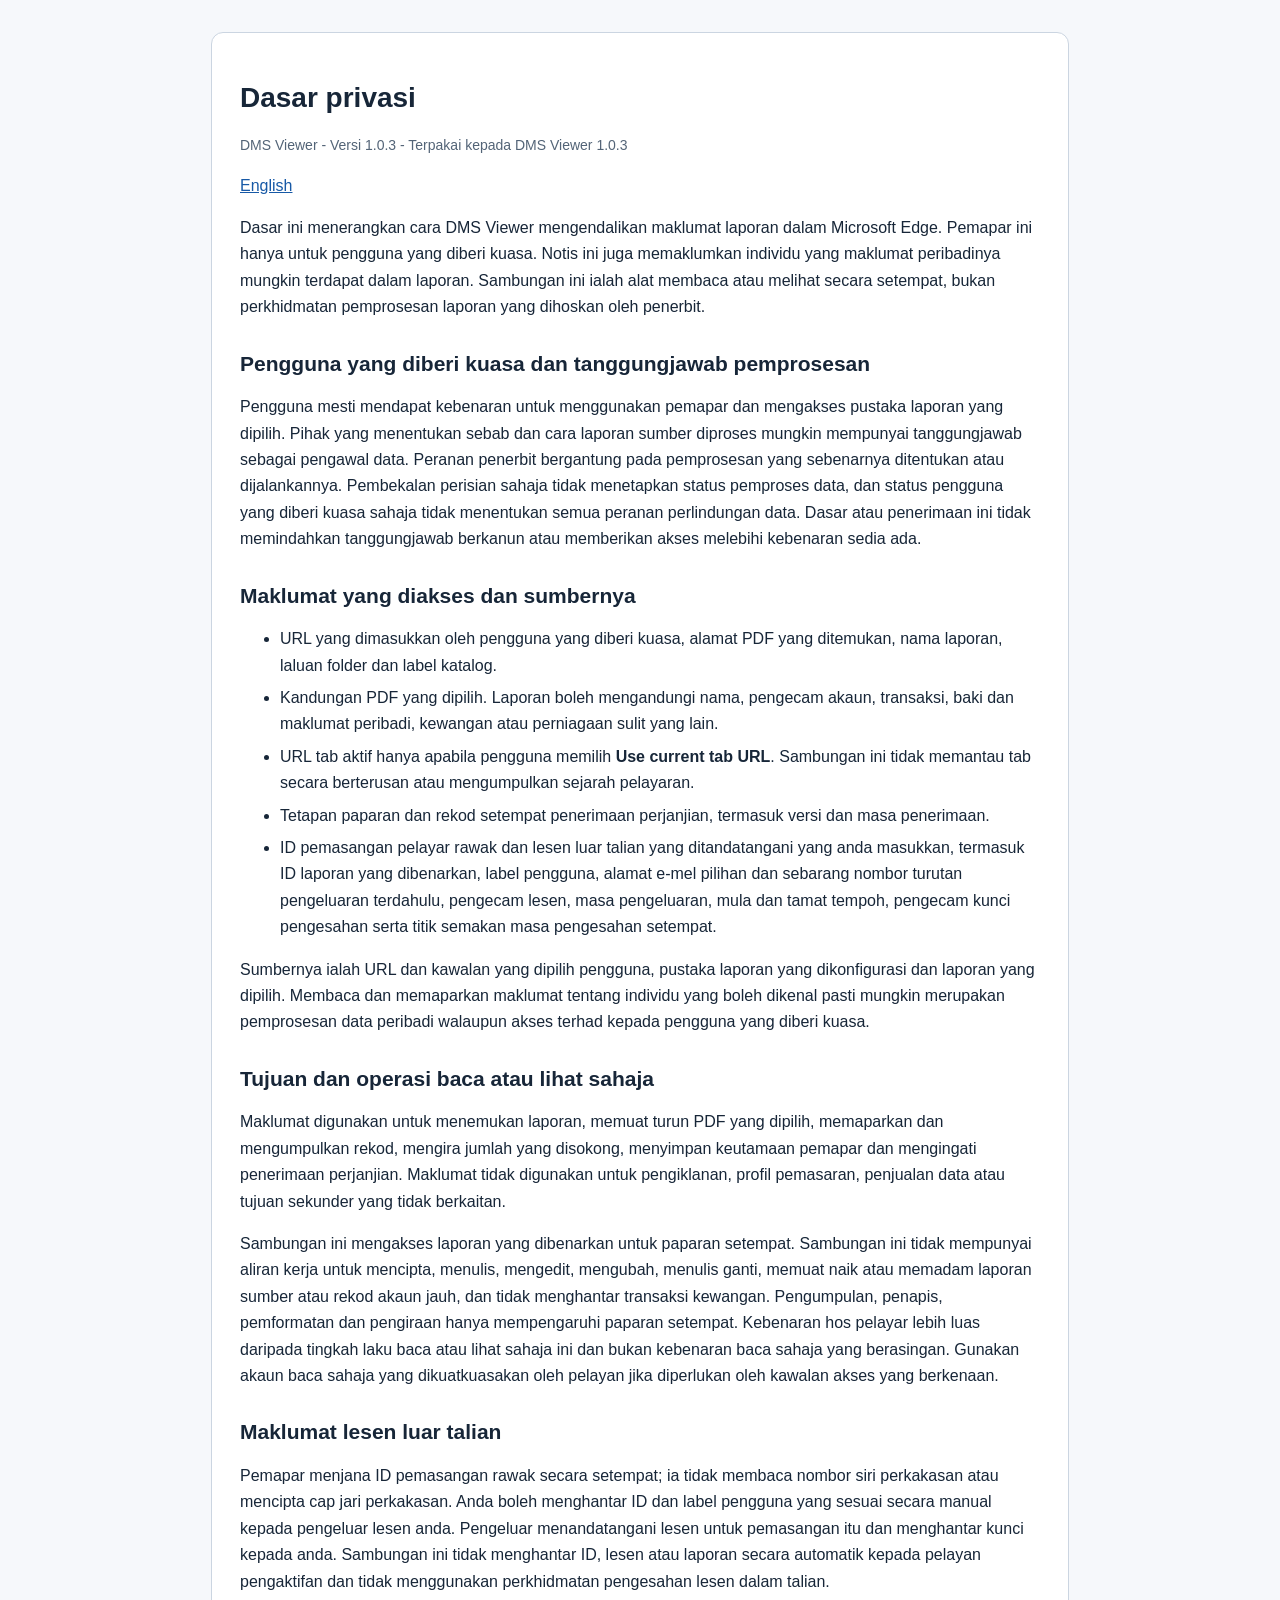
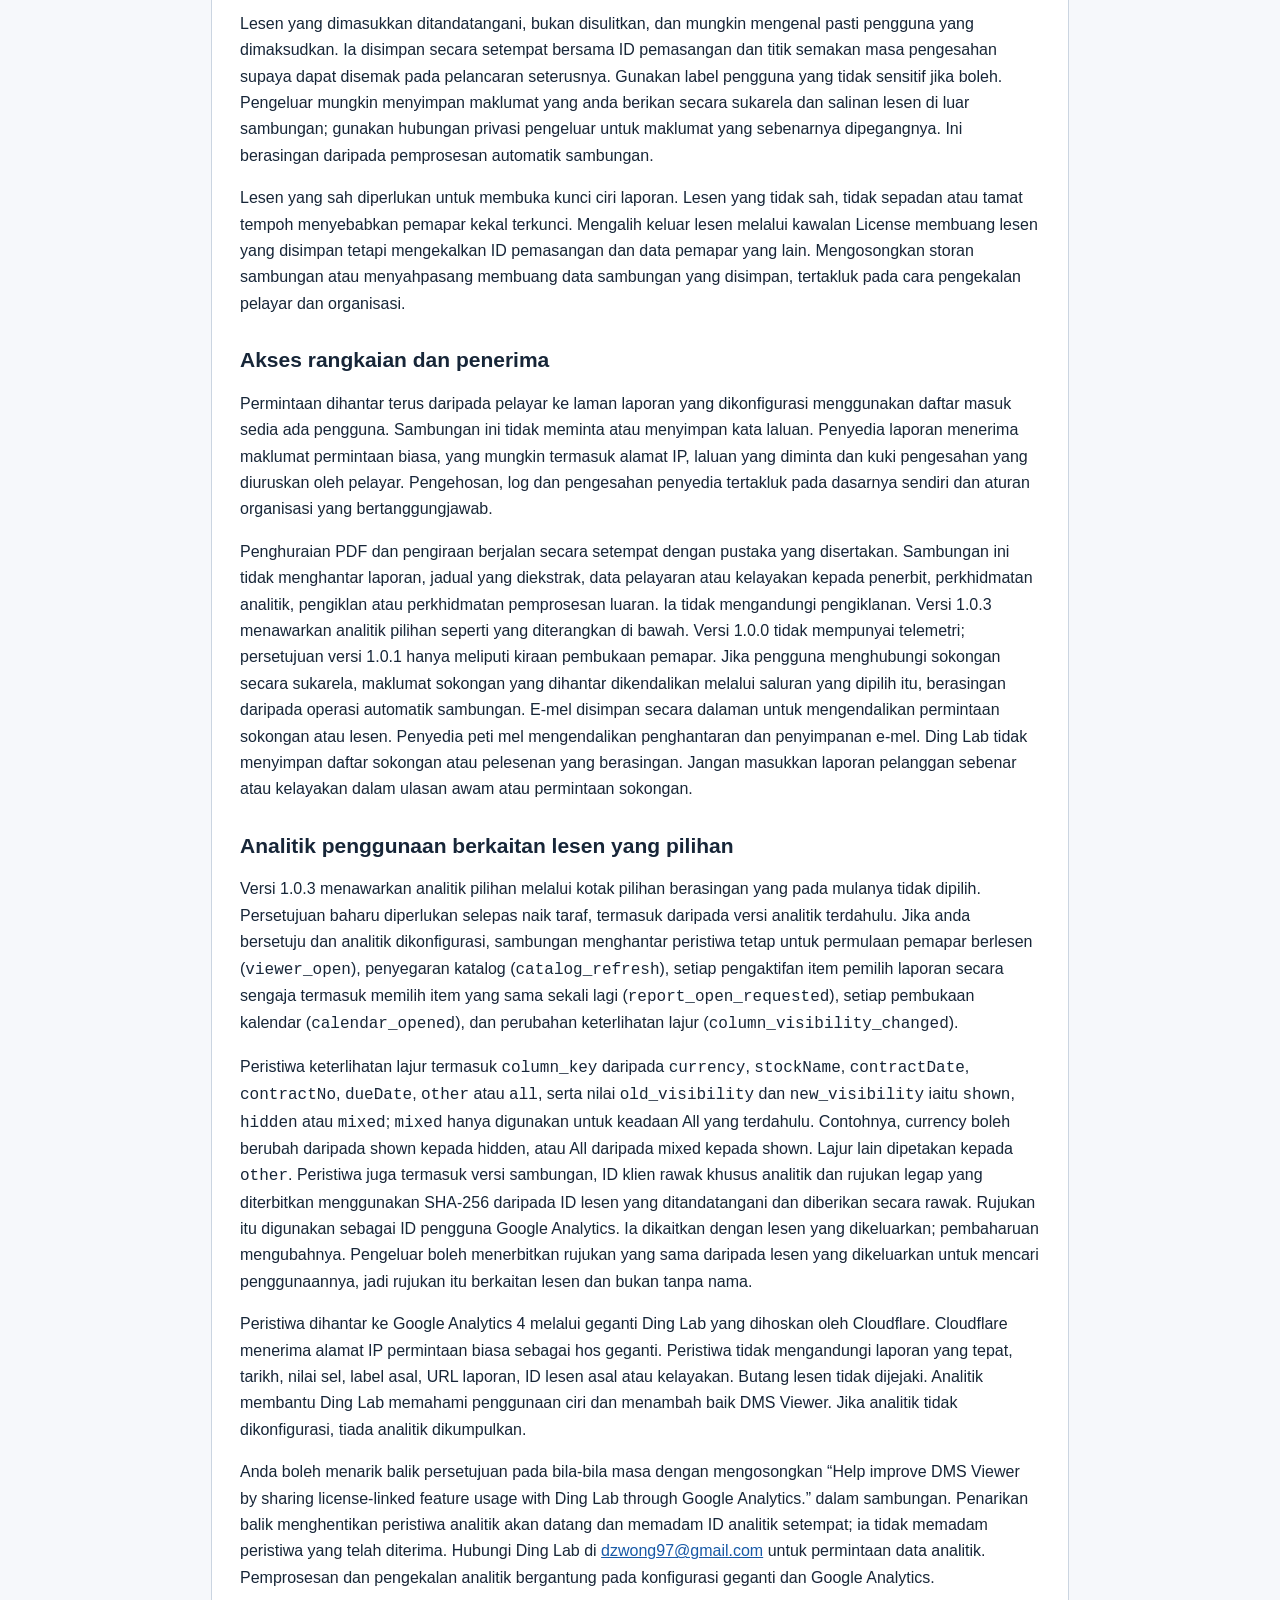
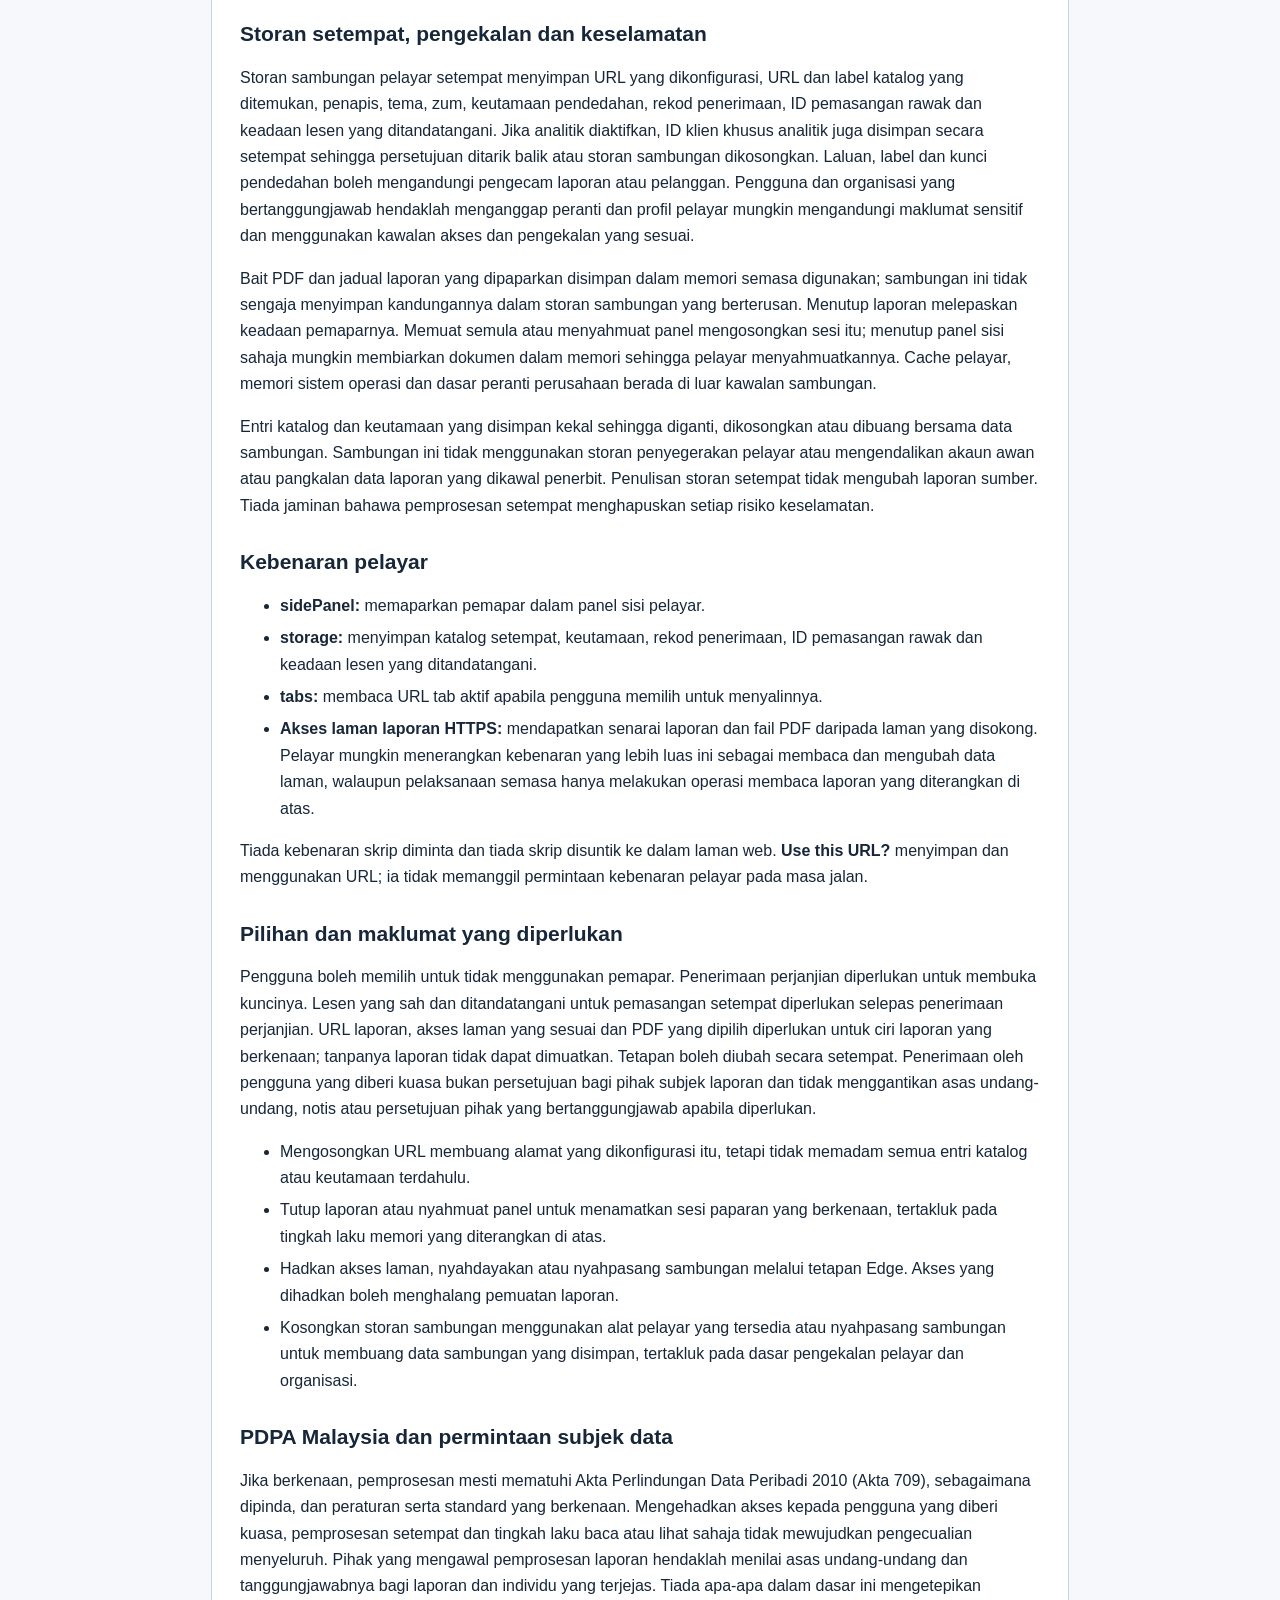
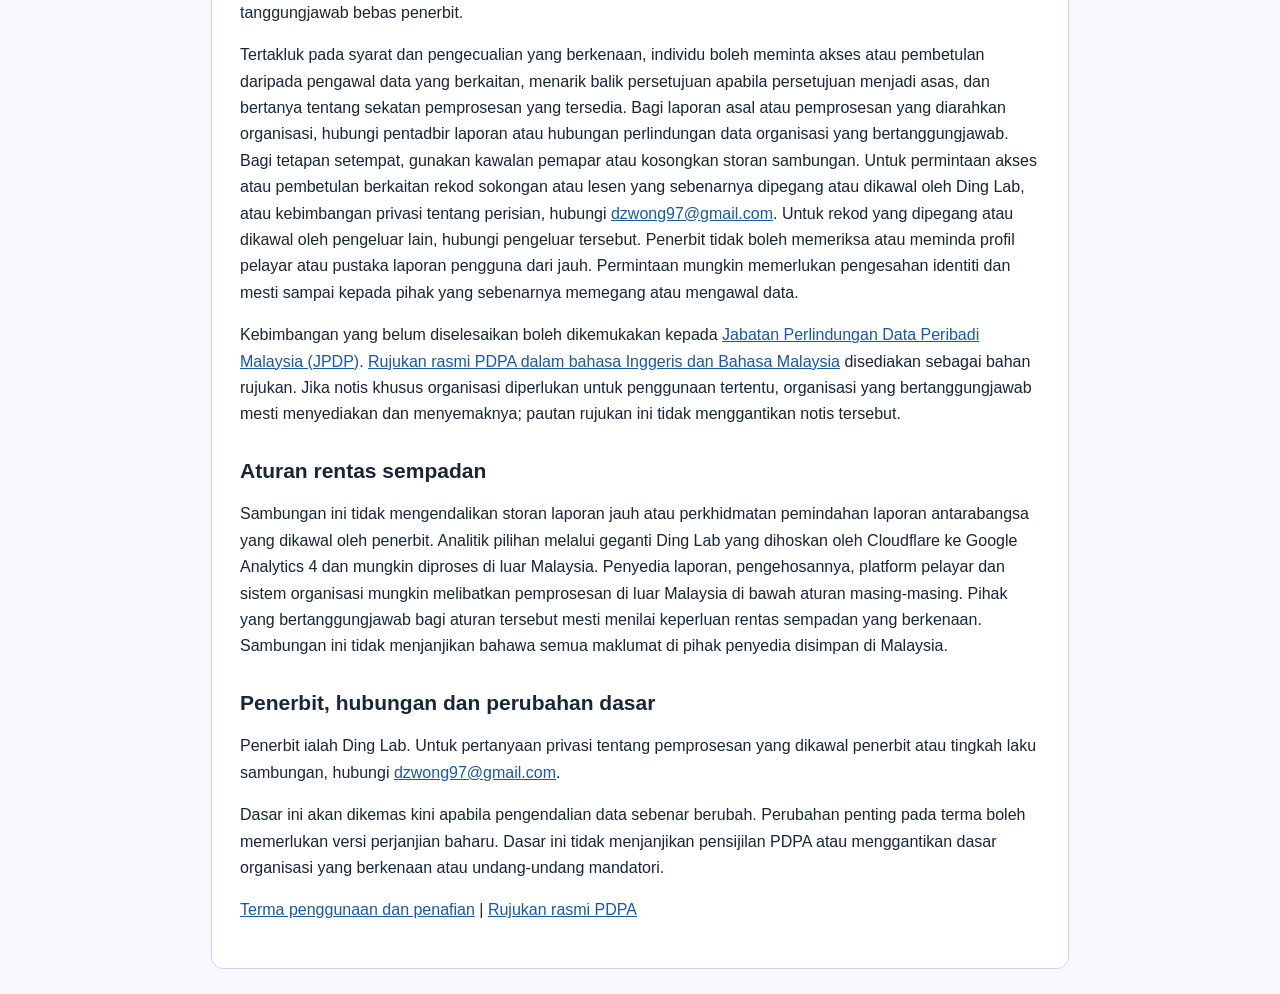
==== commit d483f0e7: "Publish revised DMS Viewer 1.0.3 analytics disclosure" ====
--- a/privacy-policy-ms.html
+++ b/privacy-policy-ms.html
@@ -1,6 +1,6 @@
 <!doctype html>
 <html lang="ms"><head><meta charset="utf-8"><meta name="viewport" content="width=device-width, initial-scale=1"><title>Dasar privasi | DMS Viewer</title><link rel="stylesheet" href="legal.css"><script src="legal-page.js" defer></script></head><body><main><h1>Dasar privasi</h1>
-<p class="meta">DMS Viewer - Versi 1.0.2 - Terpakai kepada DMS Viewer 1.0.2</p>
+<p class="meta">DMS Viewer - Versi 1.0.3 - Terpakai kepada DMS Viewer 1.0.3</p>
 <p><a href="privacy-policy.html" lang="en">English</a></p>
 <p>Dasar ini menerangkan cara DMS Viewer mengendalikan maklumat laporan dalam Microsoft Edge. Pemapar ini hanya untuk pengguna yang diberi kuasa. Notis ini juga memaklumkan individu yang maklumat peribadinya mungkin terdapat dalam laporan. Sambungan ini ialah alat membaca atau melihat secara setempat, bukan perkhidmatan pemprosesan laporan yang dihoskan oleh penerbit.</p>
 <h2>Pengguna yang diberi kuasa dan tanggungjawab pemprosesan</h2>
@@ -17,10 +17,11 @@
 <p>Lesen yang sah diperlukan untuk membuka kunci ciri laporan. Lesen yang tidak sah, tidak sepadan atau tamat tempoh menyebabkan pemapar kekal terkunci. Mengalih keluar lesen melalui kawalan License membuang lesen yang disimpan tetapi mengekalkan ID pemasangan dan data pemapar yang lain. Mengosongkan storan sambungan atau menyahpasang membuang data sambungan yang disimpan, tertakluk pada cara pengekalan pelayar dan organisasi.</p>
 <h2>Akses rangkaian dan penerima</h2>
 <p>Permintaan dihantar terus daripada pelayar ke laman laporan yang dikonfigurasi menggunakan daftar masuk sedia ada pengguna. Sambungan ini tidak meminta atau menyimpan kata laluan. Penyedia laporan menerima maklumat permintaan biasa, yang mungkin termasuk alamat IP, laluan yang diminta dan kuki pengesahan yang diuruskan oleh pelayar. Pengehosan, log dan pengesahan penyedia tertakluk pada dasarnya sendiri dan aturan organisasi yang bertanggungjawab.</p>
-<p>Penghuraian PDF dan pengiraan berjalan secara setempat dengan pustaka yang disertakan. Sambungan ini tidak menghantar laporan, jadual yang diekstrak, data pelayaran atau kelayakan kepada penerbit, perkhidmatan analitik, pengiklan atau perkhidmatan pemprosesan luaran. Ia tidak mengandungi pengiklanan. Versi 1.0.2 menawarkan analitik pilihan seperti yang diterangkan di bawah. Versi 1.0.0 tidak mempunyai telemetri; persetujuan versi 1.0.1 hanya meliputi kiraan pembukaan pemapar. Jika pengguna menghubungi sokongan secara sukarela, maklumat sokongan yang dihantar dikendalikan melalui saluran yang dipilih itu, berasingan daripada operasi automatik sambungan. E-mel disimpan secara dalaman untuk mengendalikan permintaan sokongan atau lesen. Penyedia peti mel mengendalikan penghantaran dan penyimpanan e-mel. Ding Lab tidak menyimpan daftar sokongan atau pelesenan yang berasingan. Jangan masukkan laporan pelanggan sebenar atau kelayakan dalam ulasan awam atau permintaan sokongan.</p>
+<p>Penghuraian PDF dan pengiraan berjalan secara setempat dengan pustaka yang disertakan. Sambungan ini tidak menghantar laporan, jadual yang diekstrak, data pelayaran atau kelayakan kepada penerbit, perkhidmatan analitik, pengiklan atau perkhidmatan pemprosesan luaran. Ia tidak mengandungi pengiklanan. Versi 1.0.3 menawarkan analitik pilihan seperti yang diterangkan di bawah. Versi 1.0.0 tidak mempunyai telemetri; persetujuan versi 1.0.1 hanya meliputi kiraan pembukaan pemapar. Jika pengguna menghubungi sokongan secara sukarela, maklumat sokongan yang dihantar dikendalikan melalui saluran yang dipilih itu, berasingan daripada operasi automatik sambungan. E-mel disimpan secara dalaman untuk mengendalikan permintaan sokongan atau lesen. Penyedia peti mel mengendalikan penghantaran dan penyimpanan e-mel. Ding Lab tidak menyimpan daftar sokongan atau pelesenan yang berasingan. Jangan masukkan laporan pelanggan sebenar atau kelayakan dalam ulasan awam atau permintaan sokongan.</p>
 <h2>Analitik penggunaan berkaitan lesen yang pilihan</h2>
-<p>Versi 1.0.2 menawarkan analitik pilihan melalui kotak pilihan berasingan yang pada mulanya tidak dipilih. Persetujuan dalam versi 1.0.1 hanya meliputi kiraan pembukaan pemapar dan tidak membenarkan pengumpulan yang diperluas ini. Jika anda bersetuju dan analitik dikonfigurasi, sambungan menghantar peristiwa tetap untuk permulaan pemapar berlesen (<code>viewer_open</code>), pemilihan laporan sekali bagi setiap permulaan panel berlesen (<code>report_selection_changed</code>), penyegaran katalog (<code>catalog_refresh</code>), penggunaan penapis lajur (<code>column_filter_applied</code>), dan pembukaan dialog lesen secara manual (<code>license_dialog_opened</code>). Data peristiwa termasuk versi sambungan, ID klien rawak khusus analitik dan rujukan legap yang diterbitkan menggunakan SHA-256 daripada ID lesen yang ditandatangani dan diberikan secara rawak. Rujukan itu digunakan sebagai ID pengguna Google Analytics. Ia dikaitkan dengan lesen yang dikeluarkan; pembaharuan mengubahnya. Pengeluar boleh menerbitkan rujukan yang sama daripada lesen yang dikeluarkan untuk mencari penggunaannya, jadi rujukan itu berkaitan lesen dan bukan tanpa nama.</p>
-<p>Peristiwa dihantar ke Google Analytics 4 melalui geganti Ding Lab yang dihoskan oleh Cloudflare. Cloudflare menerima alamat IP permintaan biasa sebagai hos geganti. Peristiwa tidak mengandungi kandungan laporan, URL laporan, ID lesen asal atau kelayakan. Analitik membantu Ding Lab memahami penggunaan ciri dan menambah baik DMS Viewer. Jika analitik tidak dikonfigurasi, tiada analitik dikumpulkan.</p>
+<p>Versi 1.0.3 menawarkan analitik pilihan melalui kotak pilihan berasingan yang pada mulanya tidak dipilih. Persetujuan baharu diperlukan selepas naik taraf, termasuk daripada versi analitik terdahulu. Jika anda bersetuju dan analitik dikonfigurasi, sambungan menghantar peristiwa tetap untuk permulaan pemapar berlesen (<code>viewer_open</code>), penyegaran katalog (<code>catalog_refresh</code>), setiap pengaktifan item pemilih laporan secara sengaja termasuk memilih item yang sama sekali lagi (<code>report_open_requested</code>), setiap pembukaan kalendar (<code>calendar_opened</code>), dan perubahan keterlihatan lajur (<code>column_visibility_changed</code>).</p>
+<p>Peristiwa keterlihatan lajur termasuk <code>column_key</code> daripada <code>currency</code>, <code>stockName</code>, <code>contractDate</code>, <code>contractNo</code>, <code>dueDate</code>, <code>other</code> atau <code>all</code>, serta nilai <code>old_visibility</code> dan <code>new_visibility</code> iaitu <code>shown</code>, <code>hidden</code> atau <code>mixed</code>; <code>mixed</code> hanya digunakan untuk keadaan All yang terdahulu. Contohnya, currency boleh berubah daripada shown kepada hidden, atau All daripada mixed kepada shown. Lajur lain dipetakan kepada <code>other</code>. Peristiwa juga termasuk versi sambungan, ID klien rawak khusus analitik dan rujukan legap yang diterbitkan menggunakan SHA-256 daripada ID lesen yang ditandatangani dan diberikan secara rawak. Rujukan itu digunakan sebagai ID pengguna Google Analytics. Ia dikaitkan dengan lesen yang dikeluarkan; pembaharuan mengubahnya. Pengeluar boleh menerbitkan rujukan yang sama daripada lesen yang dikeluarkan untuk mencari penggunaannya, jadi rujukan itu berkaitan lesen dan bukan tanpa nama.</p>
+<p>Peristiwa dihantar ke Google Analytics 4 melalui geganti Ding Lab yang dihoskan oleh Cloudflare. Cloudflare menerima alamat IP permintaan biasa sebagai hos geganti. Peristiwa tidak mengandungi laporan yang tepat, tarikh, nilai sel, label asal, URL laporan, ID lesen asal atau kelayakan. Butang lesen tidak dijejaki. Analitik membantu Ding Lab memahami penggunaan ciri dan menambah baik DMS Viewer. Jika analitik tidak dikonfigurasi, tiada analitik dikumpulkan.</p>
 <p>Anda boleh menarik balik persetujuan pada bila-bila masa dengan mengosongkan “Help improve DMS Viewer by sharing license-linked feature usage with Ding Lab through Google Analytics.” dalam sambungan. Penarikan balik menghentikan peristiwa analitik akan datang dan memadam ID analitik setempat; ia tidak memadam peristiwa yang telah diterima. Hubungi Ding Lab di <a href="mailto:dzwong97@gmail.com">dzwong97@gmail.com</a> untuk permintaan data analitik. Pemprosesan dan pengekalan analitik bergantung pada konfigurasi geganti dan Google Analytics.</p>
 <h2>Storan setempat, pengekalan dan keselamatan</h2>
 <p>Storan sambungan pelayar setempat menyimpan URL yang dikonfigurasi, URL dan label katalog yang ditemukan, penapis, tema, zum, keutamaan pendedahan, rekod penerimaan, ID pemasangan rawak dan keadaan lesen yang ditandatangani. Jika analitik diaktifkan, ID klien khusus analitik juga disimpan secara setempat sehingga persetujuan ditarik balik atau storan sambungan dikosongkan. Laluan, label dan kunci pendedahan boleh mengandungi pengecam laporan atau pelanggan. Pengguna dan organisasi yang bertanggungjawab hendaklah menganggap peranti dan profil pelayar mungkin mengandungi maklumat sensitif dan menggunakan kawalan akses dan pengekalan yang sesuai.</p>
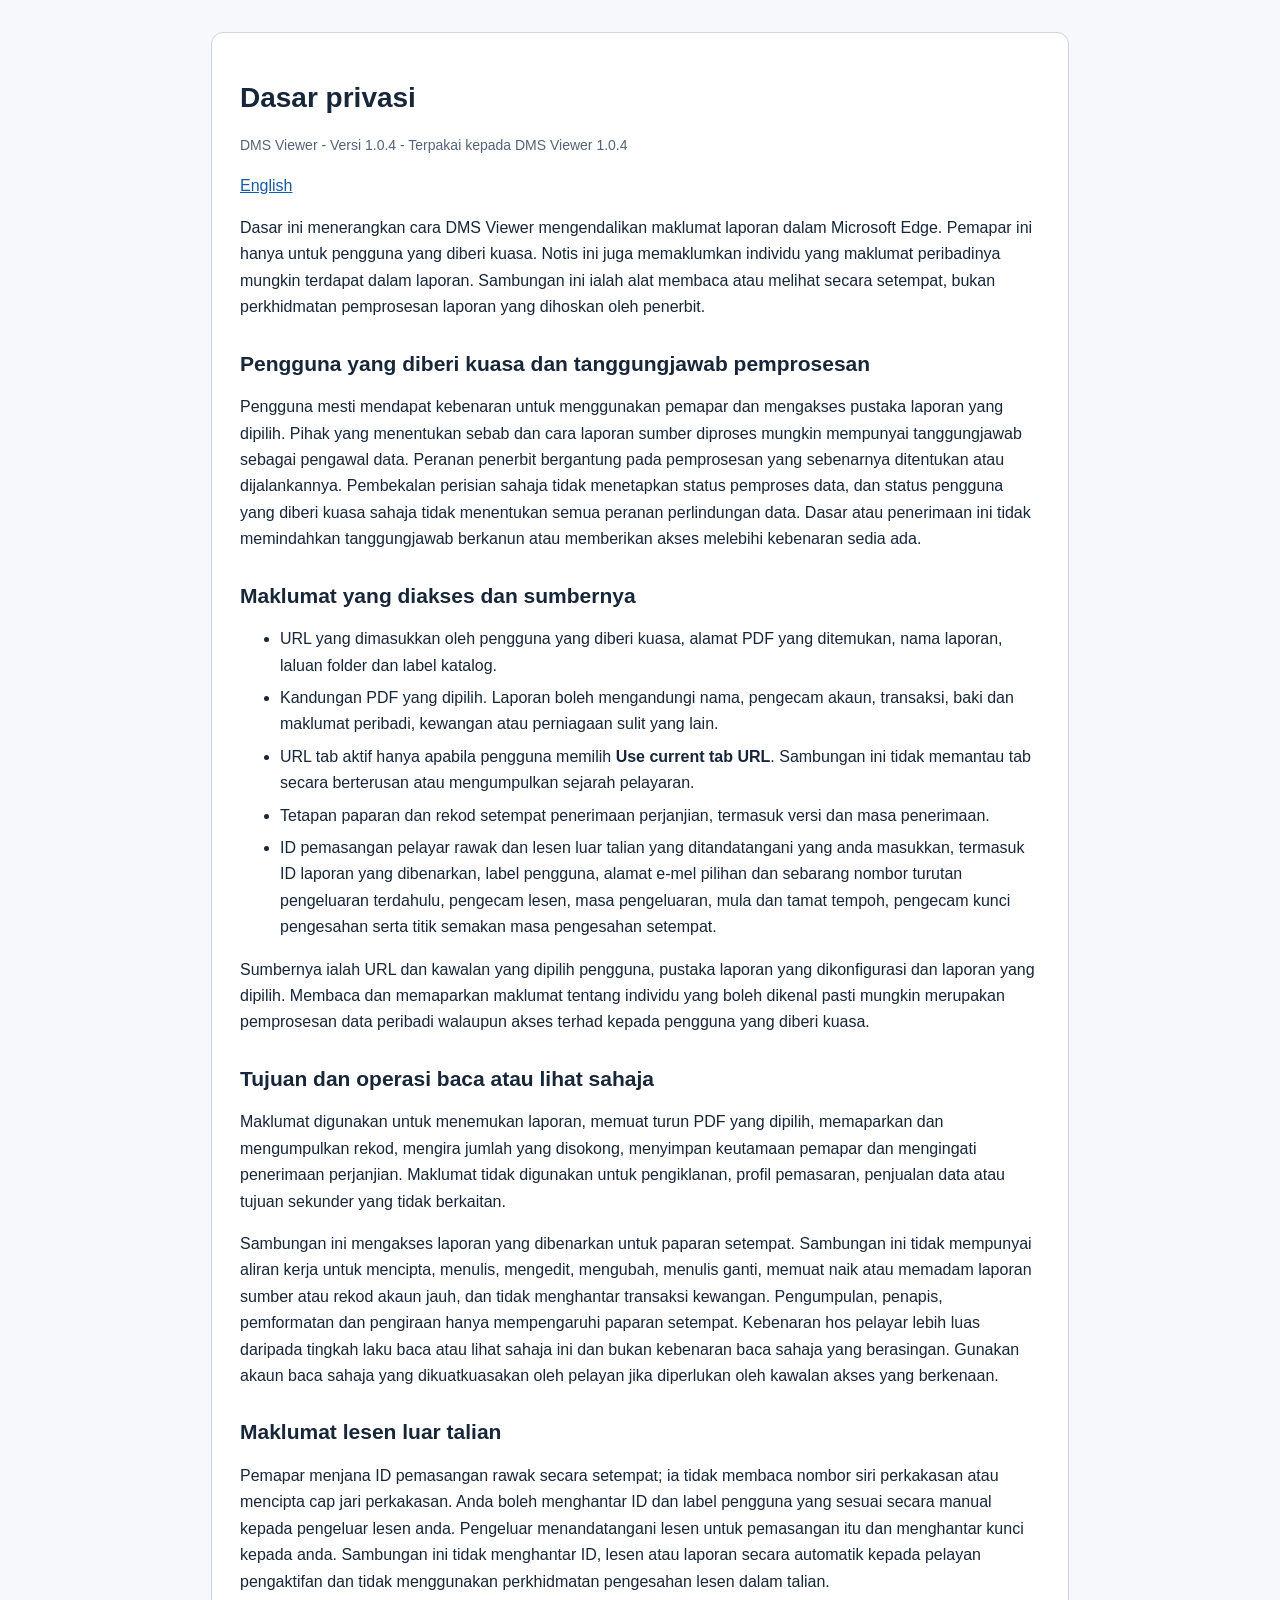
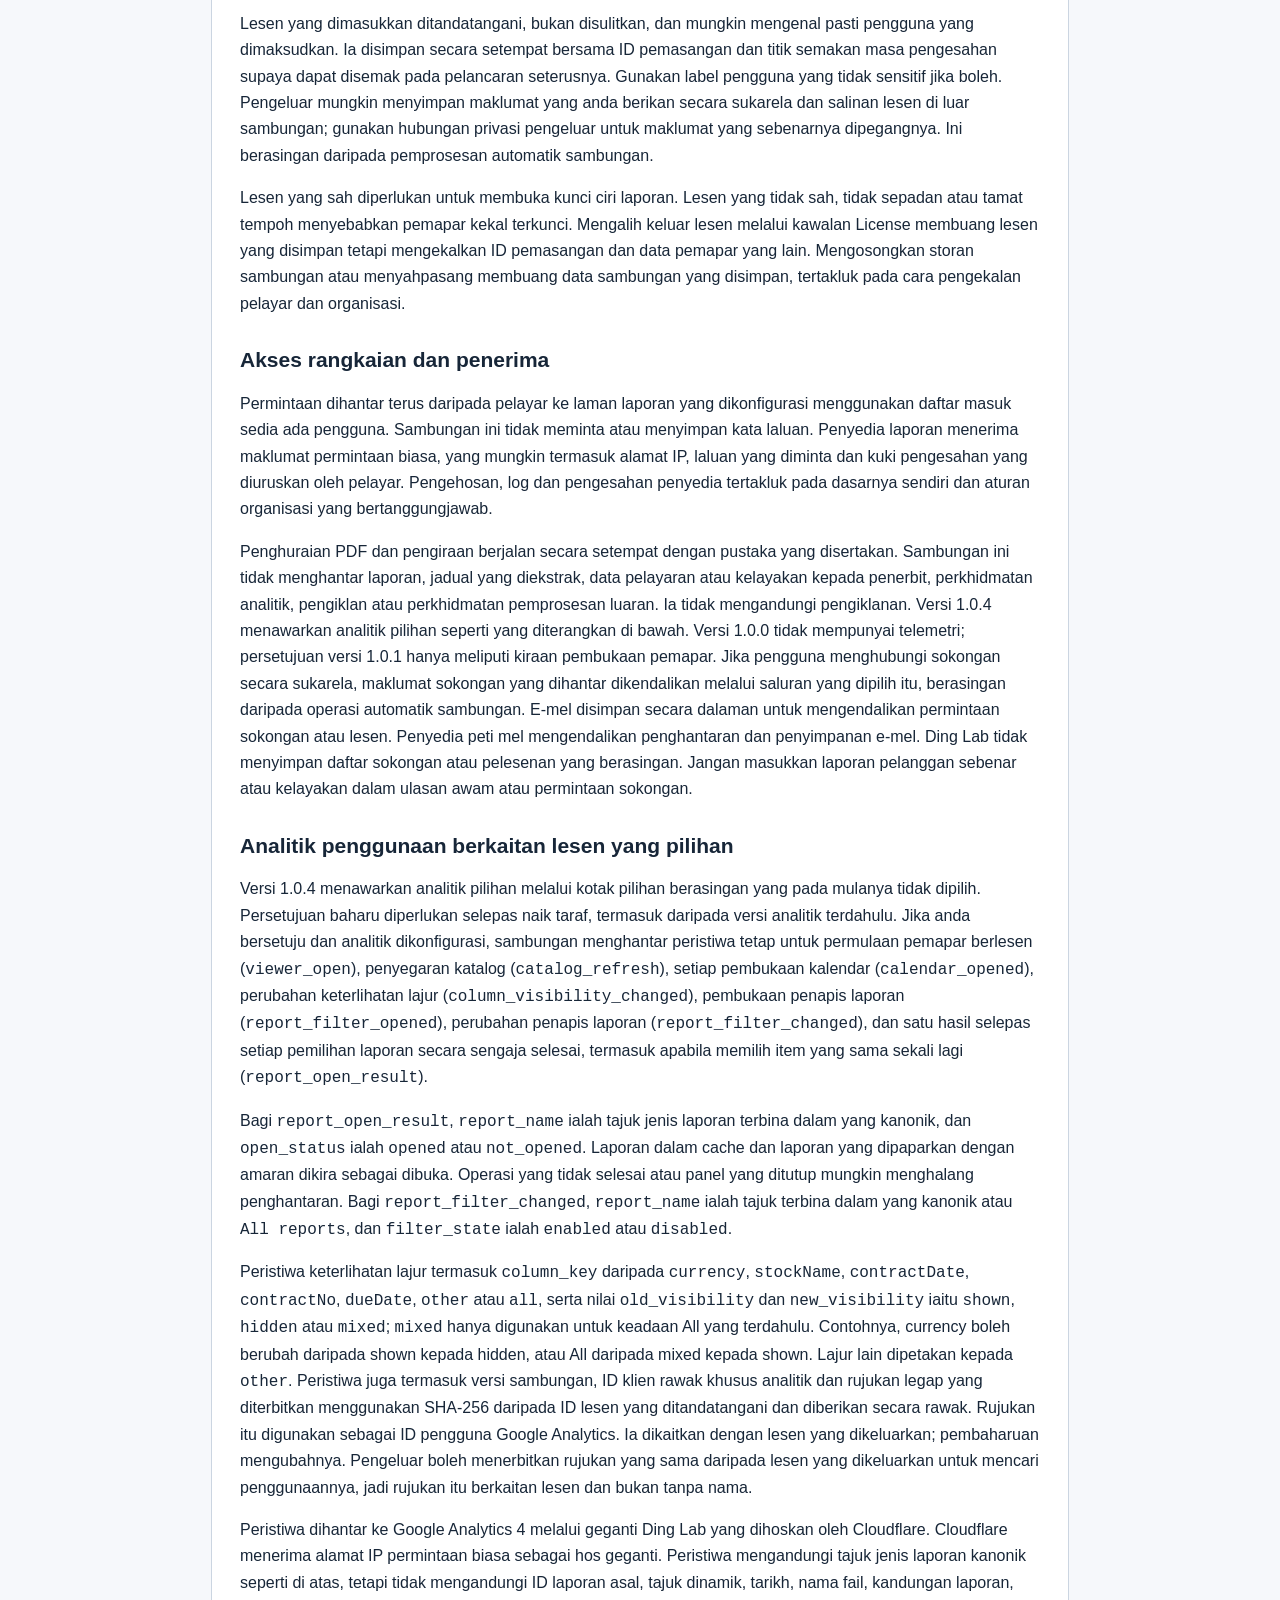
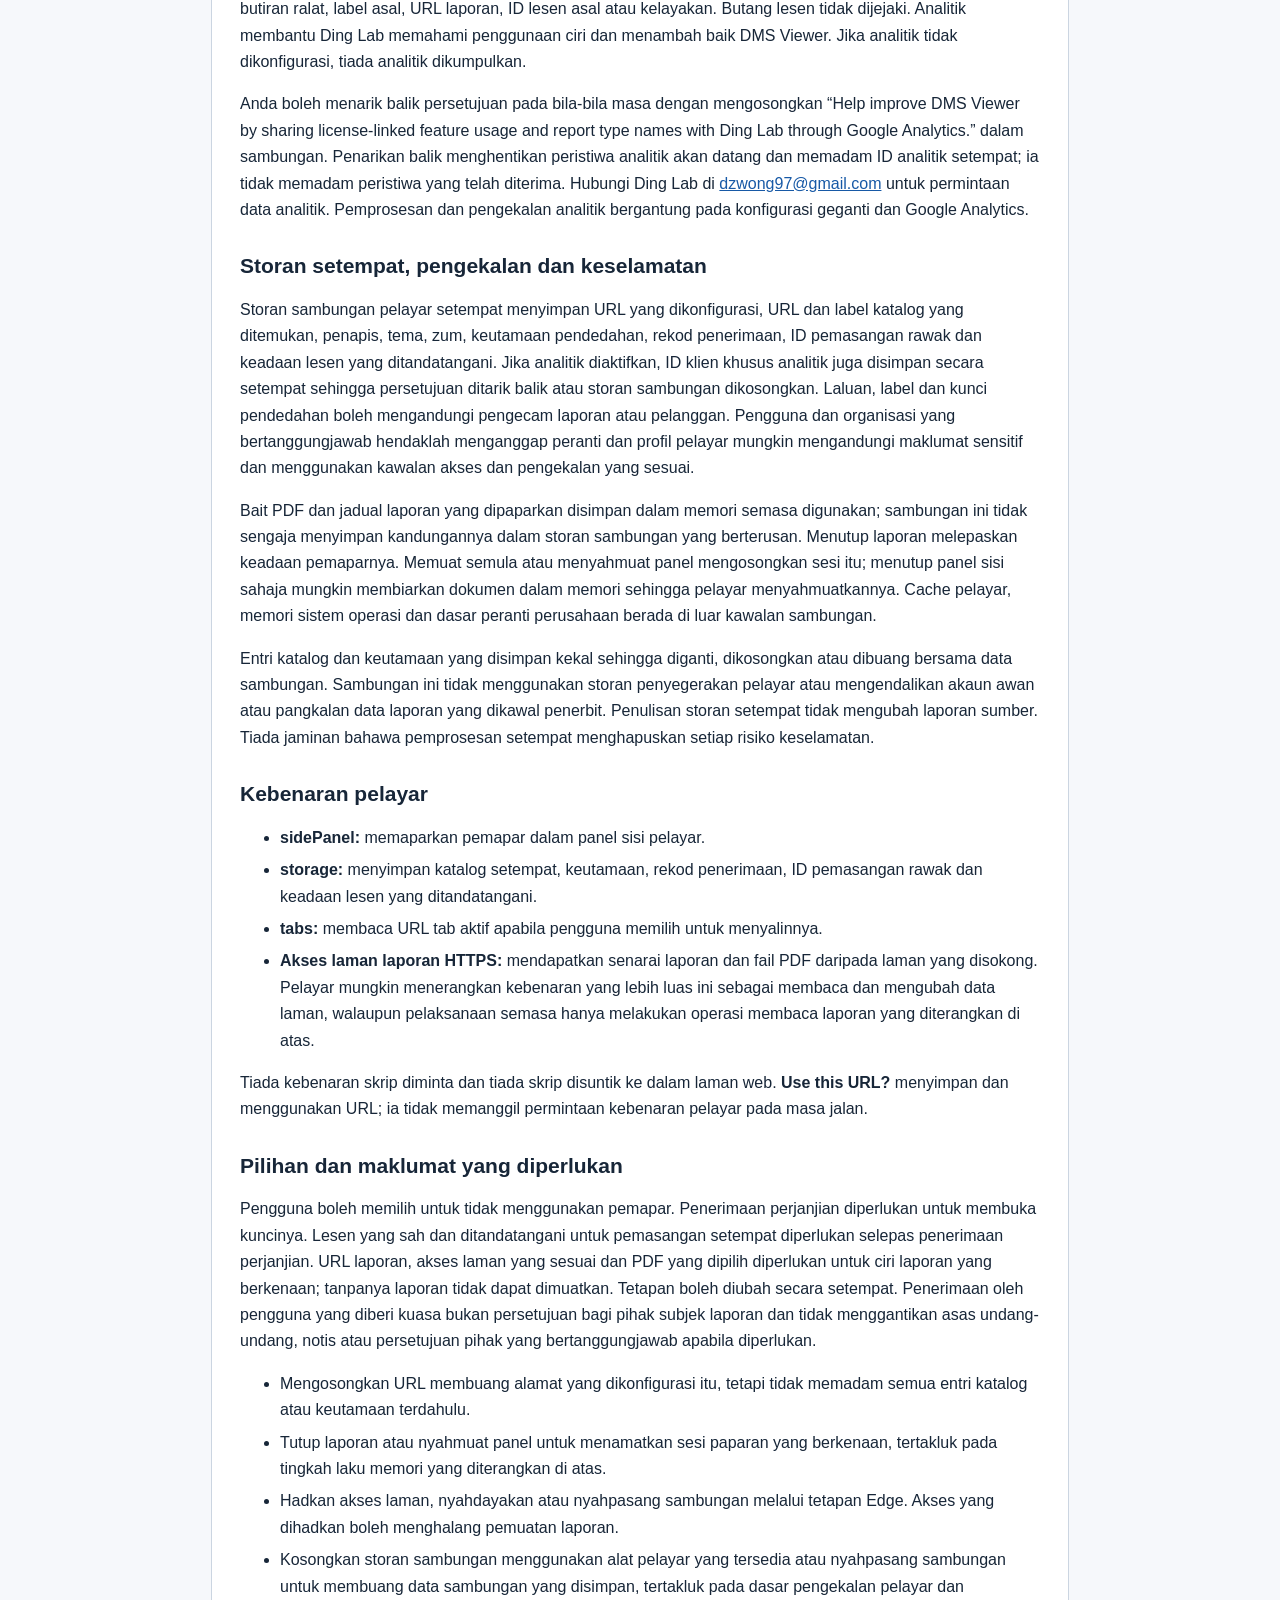
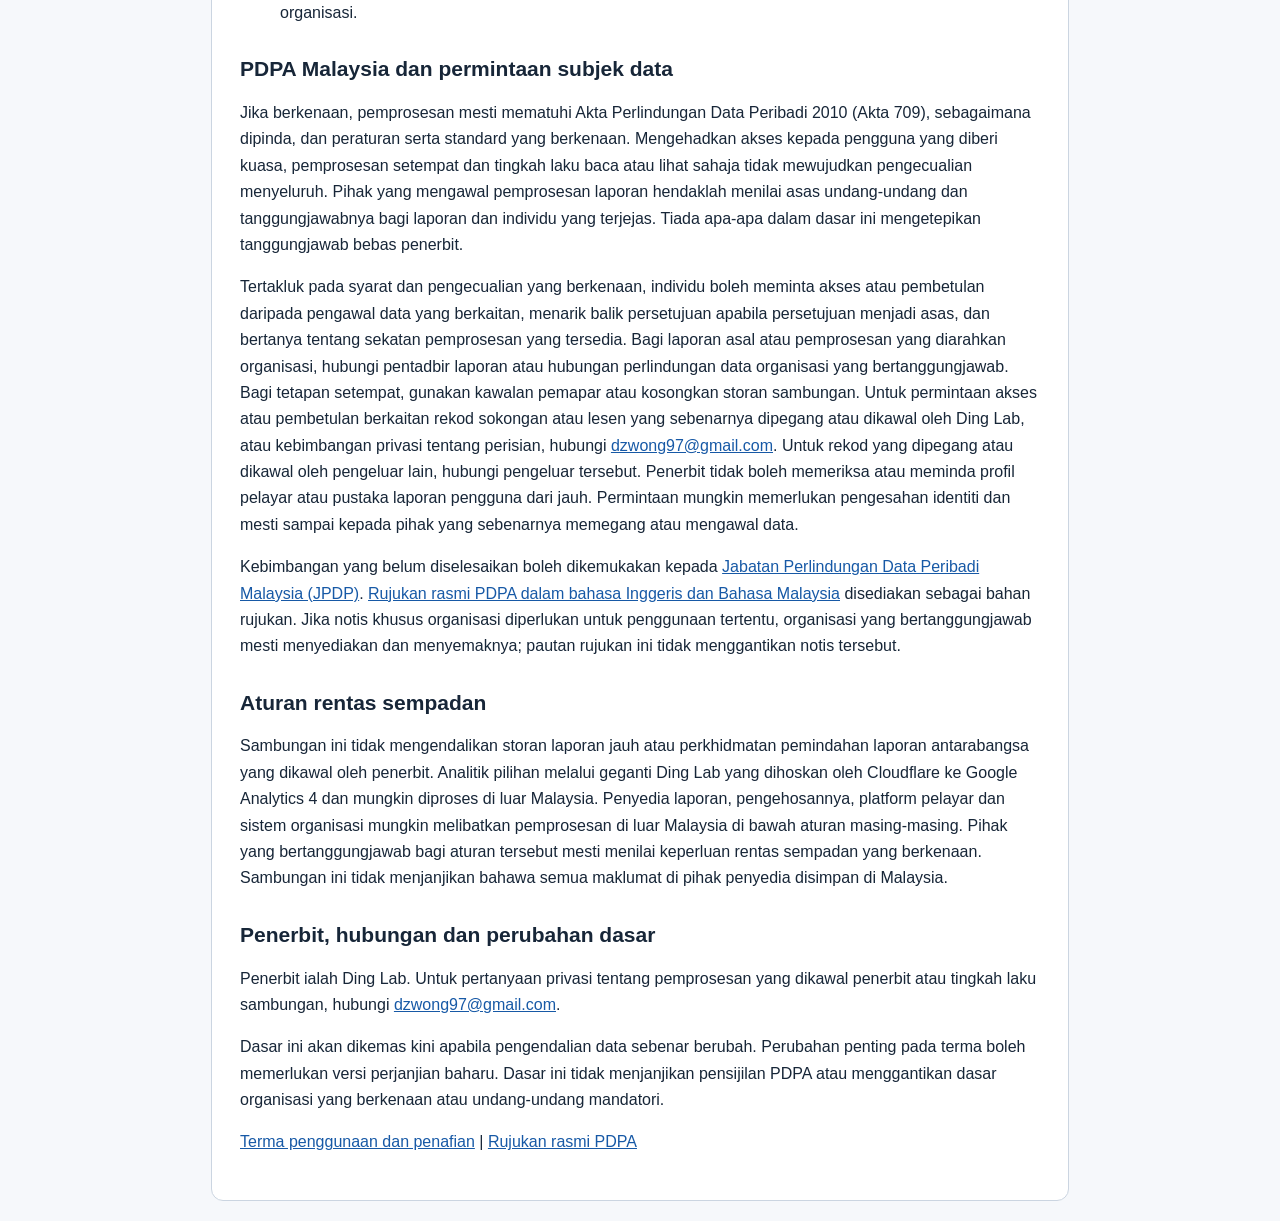
==== commit f0a4ea6b: "Disclose optional report type and opening outcome analytics" ====
--- a/privacy-policy-ms.html
+++ b/privacy-policy-ms.html
@@ -1,6 +1,6 @@
 <!doctype html>
 <html lang="ms"><head><meta charset="utf-8"><meta name="viewport" content="width=device-width, initial-scale=1"><title>Dasar privasi | DMS Viewer</title><link rel="stylesheet" href="legal.css"><script src="legal-page.js" defer></script></head><body><main><h1>Dasar privasi</h1>
-<p class="meta">DMS Viewer - Versi 1.0.3 - Terpakai kepada DMS Viewer 1.0.3</p>
+<p class="meta">DMS Viewer - Versi 1.0.4 - Terpakai kepada DMS Viewer 1.0.4</p>
 <p><a href="privacy-policy.html" lang="en">English</a></p>
 <p>Dasar ini menerangkan cara DMS Viewer mengendalikan maklumat laporan dalam Microsoft Edge. Pemapar ini hanya untuk pengguna yang diberi kuasa. Notis ini juga memaklumkan individu yang maklumat peribadinya mungkin terdapat dalam laporan. Sambungan ini ialah alat membaca atau melihat secara setempat, bukan perkhidmatan pemprosesan laporan yang dihoskan oleh penerbit.</p>
 <h2>Pengguna yang diberi kuasa dan tanggungjawab pemprosesan</h2>
@@ -17,12 +17,13 @@
 <p>Lesen yang sah diperlukan untuk membuka kunci ciri laporan. Lesen yang tidak sah, tidak sepadan atau tamat tempoh menyebabkan pemapar kekal terkunci. Mengalih keluar lesen melalui kawalan License membuang lesen yang disimpan tetapi mengekalkan ID pemasangan dan data pemapar yang lain. Mengosongkan storan sambungan atau menyahpasang membuang data sambungan yang disimpan, tertakluk pada cara pengekalan pelayar dan organisasi.</p>
 <h2>Akses rangkaian dan penerima</h2>
 <p>Permintaan dihantar terus daripada pelayar ke laman laporan yang dikonfigurasi menggunakan daftar masuk sedia ada pengguna. Sambungan ini tidak meminta atau menyimpan kata laluan. Penyedia laporan menerima maklumat permintaan biasa, yang mungkin termasuk alamat IP, laluan yang diminta dan kuki pengesahan yang diuruskan oleh pelayar. Pengehosan, log dan pengesahan penyedia tertakluk pada dasarnya sendiri dan aturan organisasi yang bertanggungjawab.</p>
-<p>Penghuraian PDF dan pengiraan berjalan secara setempat dengan pustaka yang disertakan. Sambungan ini tidak menghantar laporan, jadual yang diekstrak, data pelayaran atau kelayakan kepada penerbit, perkhidmatan analitik, pengiklan atau perkhidmatan pemprosesan luaran. Ia tidak mengandungi pengiklanan. Versi 1.0.3 menawarkan analitik pilihan seperti yang diterangkan di bawah. Versi 1.0.0 tidak mempunyai telemetri; persetujuan versi 1.0.1 hanya meliputi kiraan pembukaan pemapar. Jika pengguna menghubungi sokongan secara sukarela, maklumat sokongan yang dihantar dikendalikan melalui saluran yang dipilih itu, berasingan daripada operasi automatik sambungan. E-mel disimpan secara dalaman untuk mengendalikan permintaan sokongan atau lesen. Penyedia peti mel mengendalikan penghantaran dan penyimpanan e-mel. Ding Lab tidak menyimpan daftar sokongan atau pelesenan yang berasingan. Jangan masukkan laporan pelanggan sebenar atau kelayakan dalam ulasan awam atau permintaan sokongan.</p>
+<p>Penghuraian PDF dan pengiraan berjalan secara setempat dengan pustaka yang disertakan. Sambungan ini tidak menghantar laporan, jadual yang diekstrak, data pelayaran atau kelayakan kepada penerbit, perkhidmatan analitik, pengiklan atau perkhidmatan pemprosesan luaran. Ia tidak mengandungi pengiklanan. Versi 1.0.4 menawarkan analitik pilihan seperti yang diterangkan di bawah. Versi 1.0.0 tidak mempunyai telemetri; persetujuan versi 1.0.1 hanya meliputi kiraan pembukaan pemapar. Jika pengguna menghubungi sokongan secara sukarela, maklumat sokongan yang dihantar dikendalikan melalui saluran yang dipilih itu, berasingan daripada operasi automatik sambungan. E-mel disimpan secara dalaman untuk mengendalikan permintaan sokongan atau lesen. Penyedia peti mel mengendalikan penghantaran dan penyimpanan e-mel. Ding Lab tidak menyimpan daftar sokongan atau pelesenan yang berasingan. Jangan masukkan laporan pelanggan sebenar atau kelayakan dalam ulasan awam atau permintaan sokongan.</p>
 <h2>Analitik penggunaan berkaitan lesen yang pilihan</h2>
-<p>Versi 1.0.3 menawarkan analitik pilihan melalui kotak pilihan berasingan yang pada mulanya tidak dipilih. Persetujuan baharu diperlukan selepas naik taraf, termasuk daripada versi analitik terdahulu. Jika anda bersetuju dan analitik dikonfigurasi, sambungan menghantar peristiwa tetap untuk permulaan pemapar berlesen (<code>viewer_open</code>), penyegaran katalog (<code>catalog_refresh</code>), setiap pengaktifan item pemilih laporan secara sengaja termasuk memilih item yang sama sekali lagi (<code>report_open_requested</code>), setiap pembukaan kalendar (<code>calendar_opened</code>), dan perubahan keterlihatan lajur (<code>column_visibility_changed</code>).</p>
+<p>Versi 1.0.4 menawarkan analitik pilihan melalui kotak pilihan berasingan yang pada mulanya tidak dipilih. Persetujuan baharu diperlukan selepas naik taraf, termasuk daripada versi analitik terdahulu. Jika anda bersetuju dan analitik dikonfigurasi, sambungan menghantar peristiwa tetap untuk permulaan pemapar berlesen (<code>viewer_open</code>), penyegaran katalog (<code>catalog_refresh</code>), setiap pembukaan kalendar (<code>calendar_opened</code>), perubahan keterlihatan lajur (<code>column_visibility_changed</code>), pembukaan penapis laporan (<code>report_filter_opened</code>), perubahan penapis laporan (<code>report_filter_changed</code>), dan satu hasil selepas setiap pemilihan laporan secara sengaja selesai, termasuk apabila memilih item yang sama sekali lagi (<code>report_open_result</code>).</p>
+<p>Bagi <code>report_open_result</code>, <code>report_name</code> ialah tajuk jenis laporan terbina dalam yang kanonik, dan <code>open_status</code> ialah <code>opened</code> atau <code>not_opened</code>. Laporan dalam cache dan laporan yang dipaparkan dengan amaran dikira sebagai dibuka. Operasi yang tidak selesai atau panel yang ditutup mungkin menghalang penghantaran. Bagi <code>report_filter_changed</code>, <code>report_name</code> ialah tajuk terbina dalam yang kanonik atau <code>All reports</code>, dan <code>filter_state</code> ialah <code>enabled</code> atau <code>disabled</code>.</p>
 <p>Peristiwa keterlihatan lajur termasuk <code>column_key</code> daripada <code>currency</code>, <code>stockName</code>, <code>contractDate</code>, <code>contractNo</code>, <code>dueDate</code>, <code>other</code> atau <code>all</code>, serta nilai <code>old_visibility</code> dan <code>new_visibility</code> iaitu <code>shown</code>, <code>hidden</code> atau <code>mixed</code>; <code>mixed</code> hanya digunakan untuk keadaan All yang terdahulu. Contohnya, currency boleh berubah daripada shown kepada hidden, atau All daripada mixed kepada shown. Lajur lain dipetakan kepada <code>other</code>. Peristiwa juga termasuk versi sambungan, ID klien rawak khusus analitik dan rujukan legap yang diterbitkan menggunakan SHA-256 daripada ID lesen yang ditandatangani dan diberikan secara rawak. Rujukan itu digunakan sebagai ID pengguna Google Analytics. Ia dikaitkan dengan lesen yang dikeluarkan; pembaharuan mengubahnya. Pengeluar boleh menerbitkan rujukan yang sama daripada lesen yang dikeluarkan untuk mencari penggunaannya, jadi rujukan itu berkaitan lesen dan bukan tanpa nama.</p>
-<p>Peristiwa dihantar ke Google Analytics 4 melalui geganti Ding Lab yang dihoskan oleh Cloudflare. Cloudflare menerima alamat IP permintaan biasa sebagai hos geganti. Peristiwa tidak mengandungi laporan yang tepat, tarikh, nilai sel, label asal, URL laporan, ID lesen asal atau kelayakan. Butang lesen tidak dijejaki. Analitik membantu Ding Lab memahami penggunaan ciri dan menambah baik DMS Viewer. Jika analitik tidak dikonfigurasi, tiada analitik dikumpulkan.</p>
-<p>Anda boleh menarik balik persetujuan pada bila-bila masa dengan mengosongkan “Help improve DMS Viewer by sharing license-linked feature usage with Ding Lab through Google Analytics.” dalam sambungan. Penarikan balik menghentikan peristiwa analitik akan datang dan memadam ID analitik setempat; ia tidak memadam peristiwa yang telah diterima. Hubungi Ding Lab di <a href="mailto:dzwong97@gmail.com">dzwong97@gmail.com</a> untuk permintaan data analitik. Pemprosesan dan pengekalan analitik bergantung pada konfigurasi geganti dan Google Analytics.</p>
+<p>Peristiwa dihantar ke Google Analytics 4 melalui geganti Ding Lab yang dihoskan oleh Cloudflare. Cloudflare menerima alamat IP permintaan biasa sebagai hos geganti. Peristiwa mengandungi tajuk jenis laporan kanonik seperti di atas, tetapi tidak mengandungi ID laporan asal, tajuk dinamik, tarikh, nama fail, kandungan laporan, butiran ralat, label asal, URL laporan, ID lesen asal atau kelayakan. Butang lesen tidak dijejaki. Analitik membantu Ding Lab memahami penggunaan ciri dan menambah baik DMS Viewer. Jika analitik tidak dikonfigurasi, tiada analitik dikumpulkan.</p>
+<p>Anda boleh menarik balik persetujuan pada bila-bila masa dengan mengosongkan “Help improve DMS Viewer by sharing license-linked feature usage and report type names with Ding Lab through Google Analytics.” dalam sambungan. Penarikan balik menghentikan peristiwa analitik akan datang dan memadam ID analitik setempat; ia tidak memadam peristiwa yang telah diterima. Hubungi Ding Lab di <a href="mailto:dzwong97@gmail.com">dzwong97@gmail.com</a> untuk permintaan data analitik. Pemprosesan dan pengekalan analitik bergantung pada konfigurasi geganti dan Google Analytics.</p>
 <h2>Storan setempat, pengekalan dan keselamatan</h2>
 <p>Storan sambungan pelayar setempat menyimpan URL yang dikonfigurasi, URL dan label katalog yang ditemukan, penapis, tema, zum, keutamaan pendedahan, rekod penerimaan, ID pemasangan rawak dan keadaan lesen yang ditandatangani. Jika analitik diaktifkan, ID klien khusus analitik juga disimpan secara setempat sehingga persetujuan ditarik balik atau storan sambungan dikosongkan. Laluan, label dan kunci pendedahan boleh mengandungi pengecam laporan atau pelanggan. Pengguna dan organisasi yang bertanggungjawab hendaklah menganggap peranti dan profil pelayar mungkin mengandungi maklumat sensitif dan menggunakan kawalan akses dan pengekalan yang sesuai.</p>
 <p>Bait PDF dan jadual laporan yang dipaparkan disimpan dalam memori semasa digunakan; sambungan ini tidak sengaja menyimpan kandungannya dalam storan sambungan yang berterusan. Menutup laporan melepaskan keadaan pemaparnya. Memuat semula atau menyahmuat panel mengosongkan sesi itu; menutup panel sisi sahaja mungkin membiarkan dokumen dalam memori sehingga pelayar menyahmuatkannya. Cache pelayar, memori sistem operasi dan dasar peranti perusahaan berada di luar kawalan sambungan.</p>
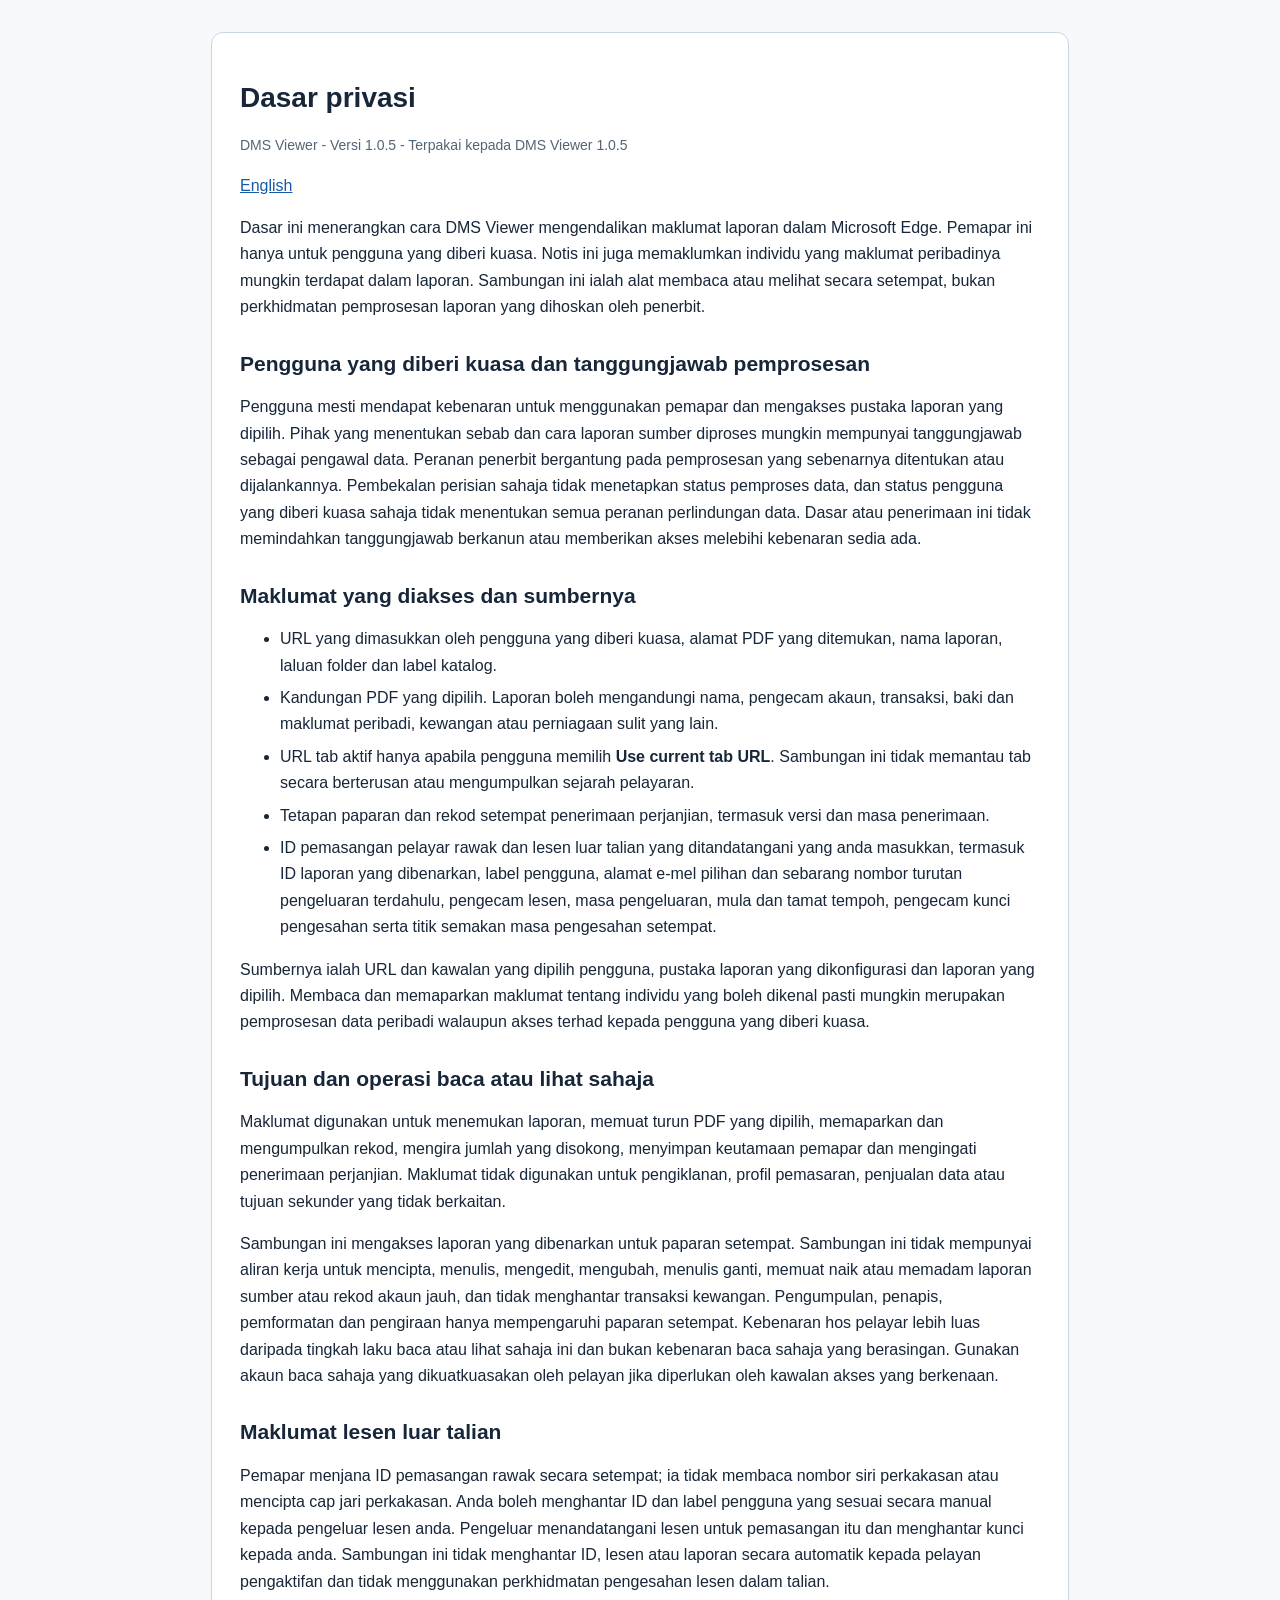
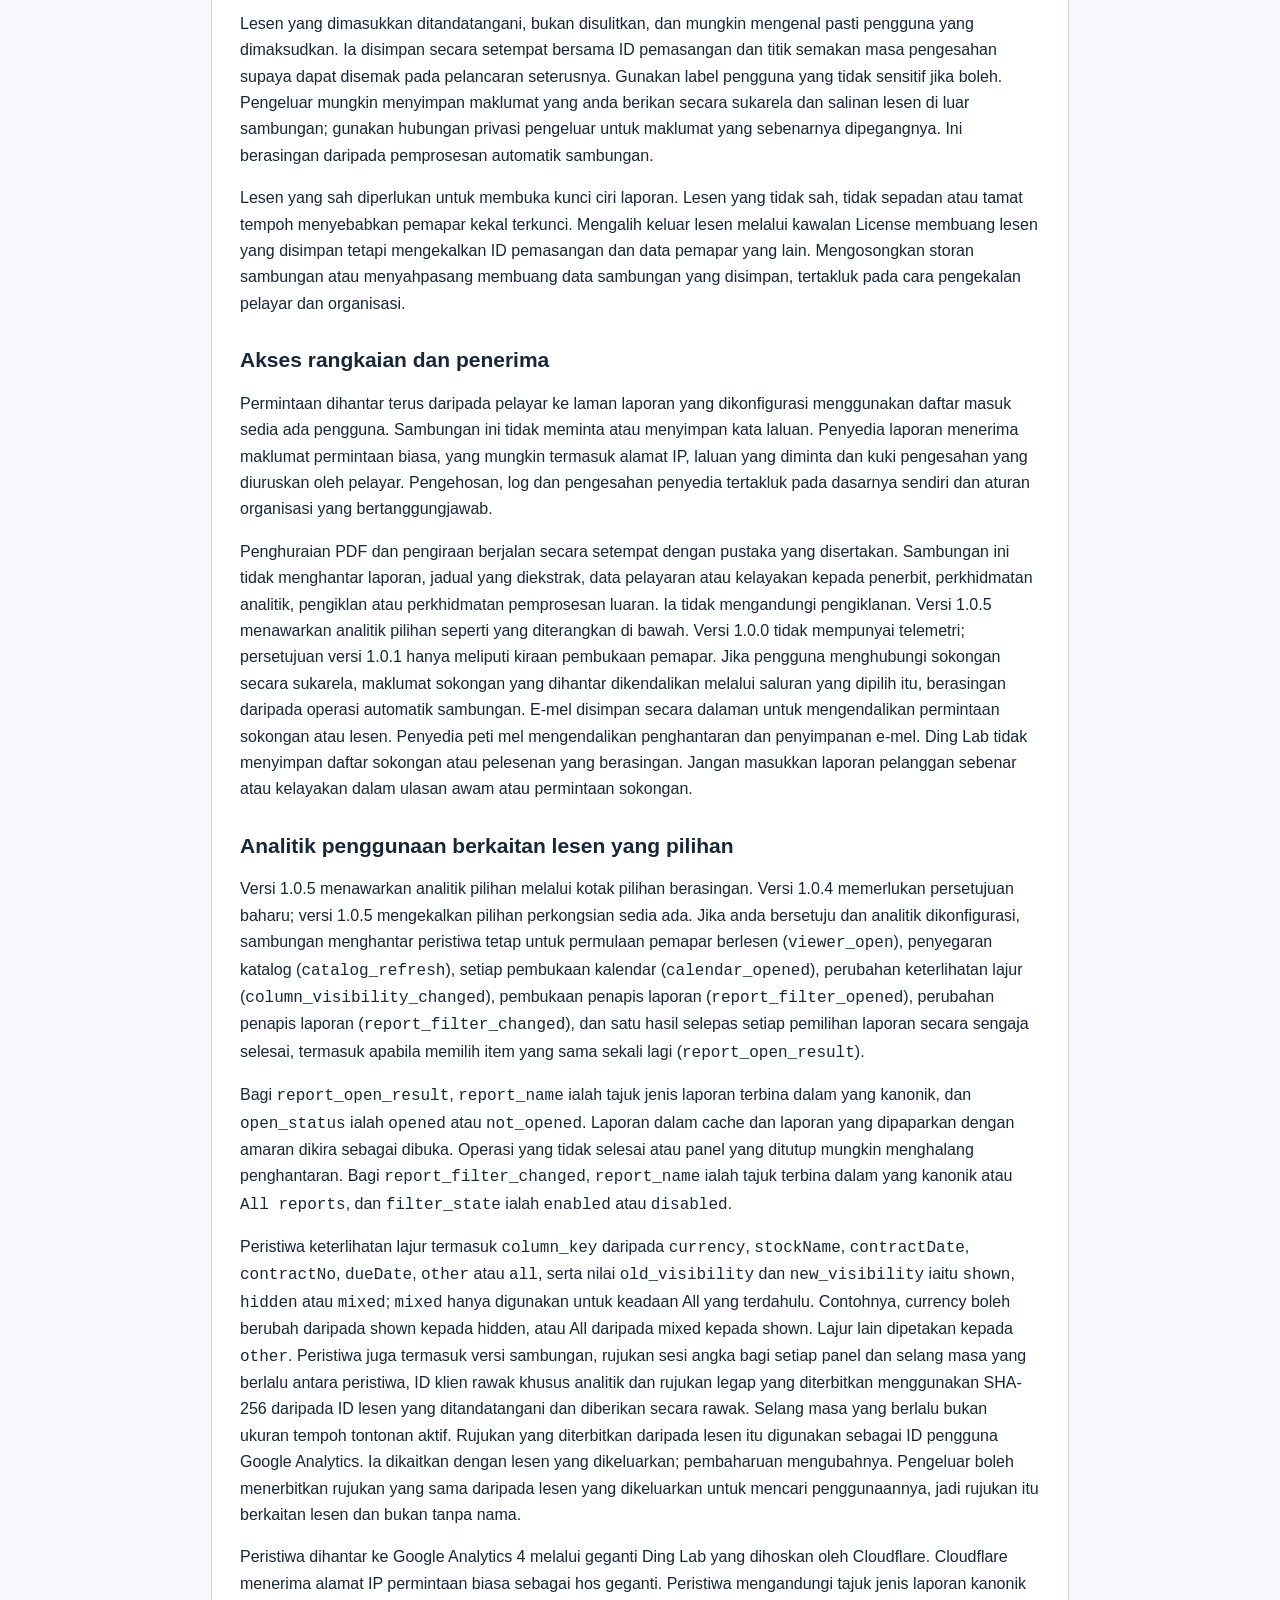
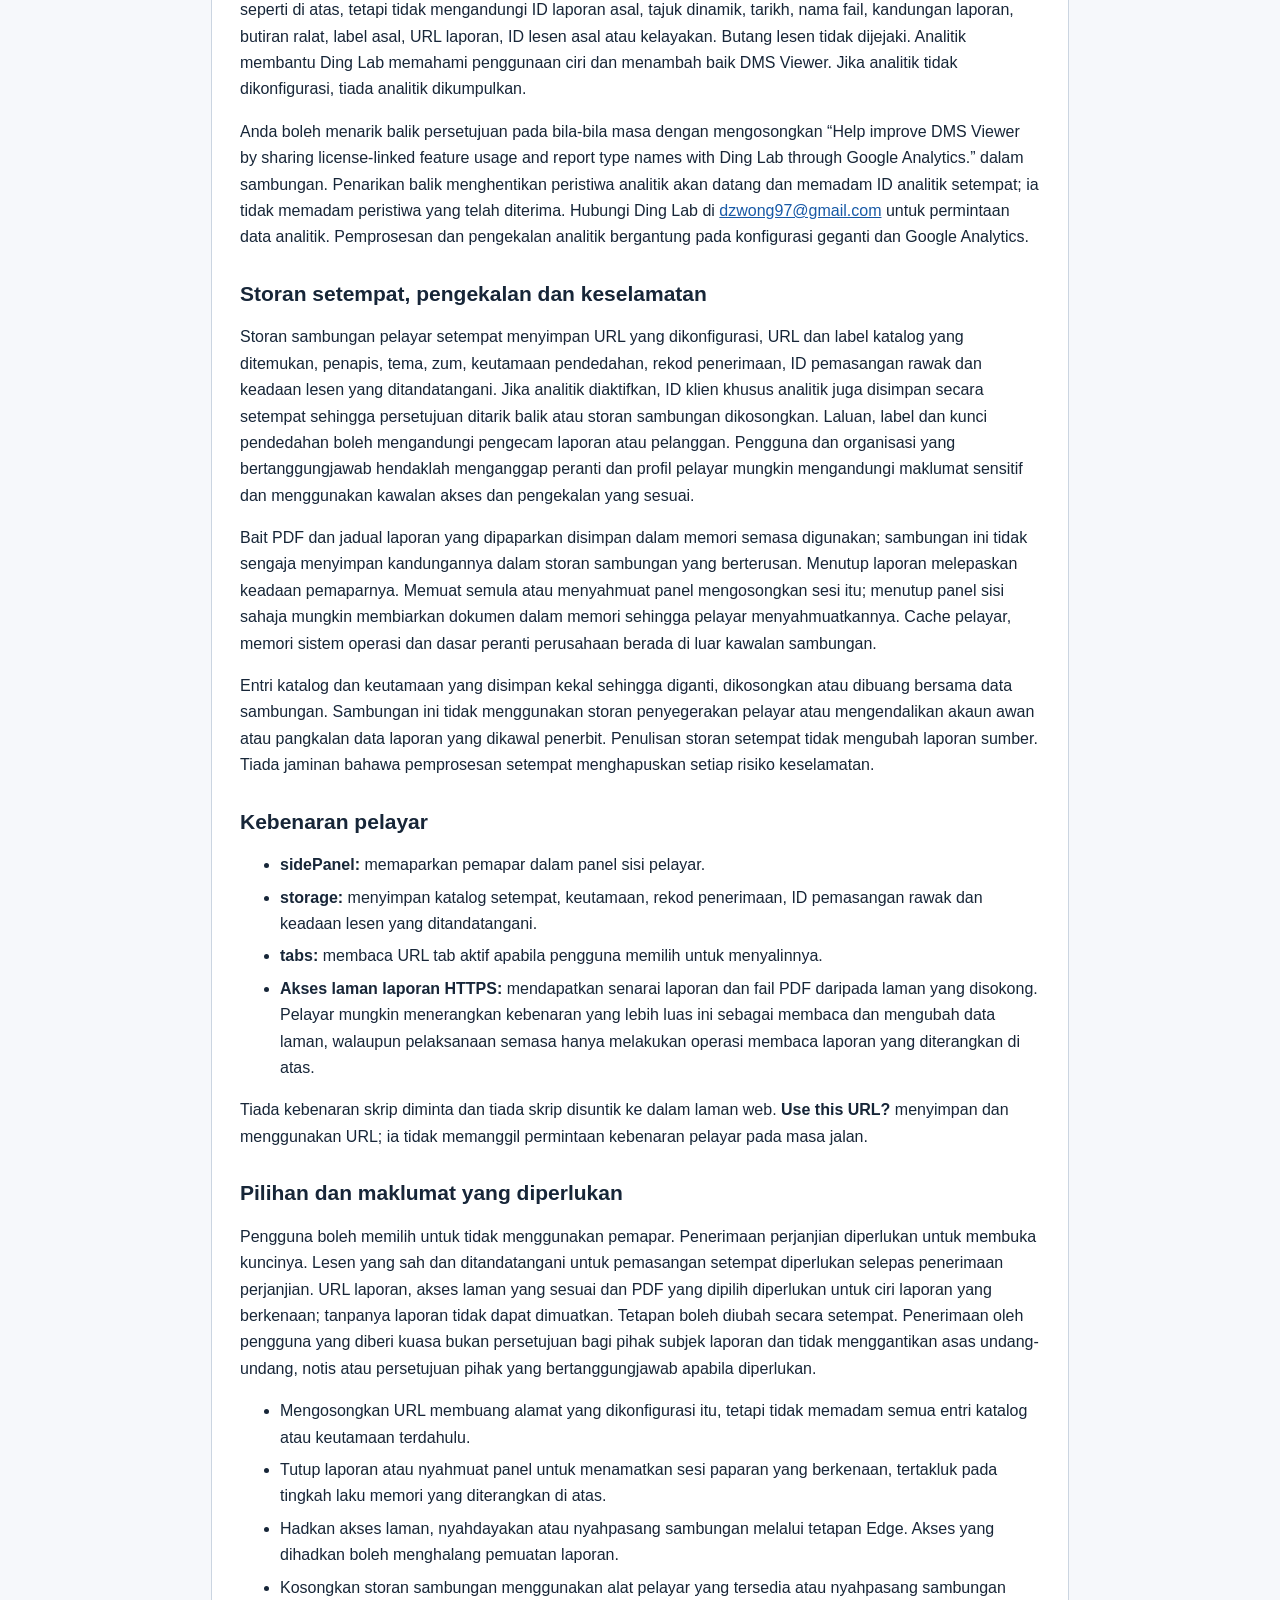
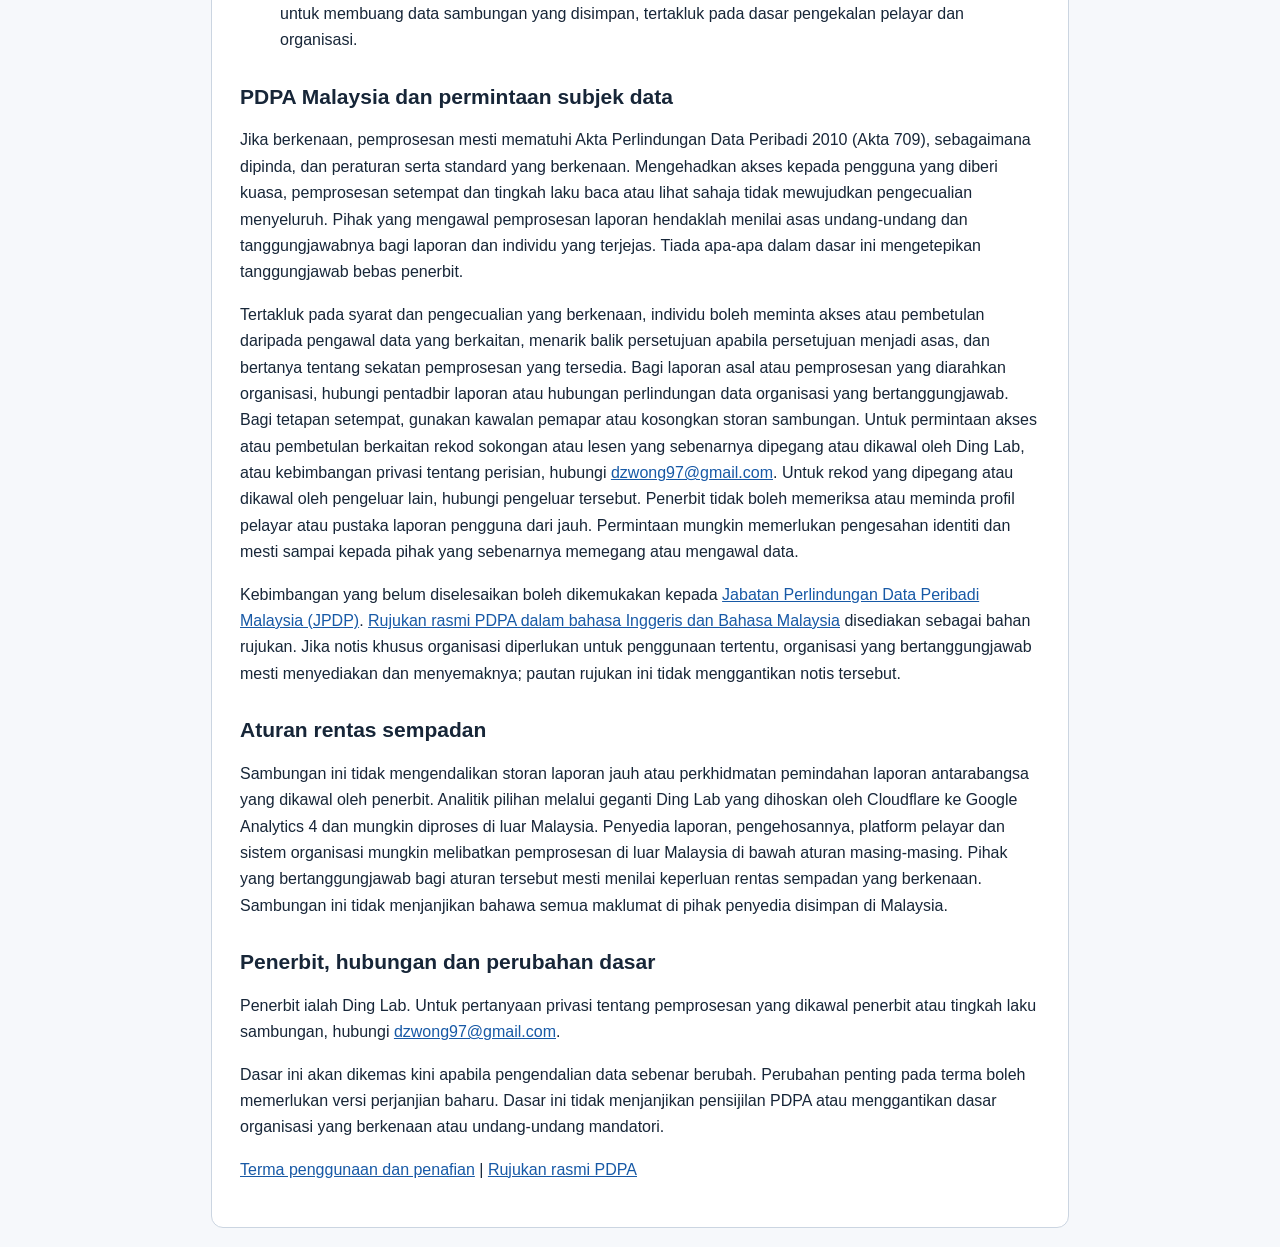
==== commit 716bbb09: "Disclose DMS analytics session timing" ====
--- a/privacy-policy-ms.html
+++ b/privacy-policy-ms.html
@@ -1,6 +1,6 @@
 <!doctype html>
 <html lang="ms"><head><meta charset="utf-8"><meta name="viewport" content="width=device-width, initial-scale=1"><title>Dasar privasi | DMS Viewer</title><link rel="stylesheet" href="legal.css"><script src="legal-page.js" defer></script></head><body><main><h1>Dasar privasi</h1>
-<p class="meta">DMS Viewer - Versi 1.0.4 - Terpakai kepada DMS Viewer 1.0.4</p>
+<p class="meta">DMS Viewer - Versi 1.0.5 - Terpakai kepada DMS Viewer 1.0.5</p>
 <p><a href="privacy-policy.html" lang="en">English</a></p>
 <p>Dasar ini menerangkan cara DMS Viewer mengendalikan maklumat laporan dalam Microsoft Edge. Pemapar ini hanya untuk pengguna yang diberi kuasa. Notis ini juga memaklumkan individu yang maklumat peribadinya mungkin terdapat dalam laporan. Sambungan ini ialah alat membaca atau melihat secara setempat, bukan perkhidmatan pemprosesan laporan yang dihoskan oleh penerbit.</p>
 <h2>Pengguna yang diberi kuasa dan tanggungjawab pemprosesan</h2>
@@ -17,11 +17,11 @@
 <p>Lesen yang sah diperlukan untuk membuka kunci ciri laporan. Lesen yang tidak sah, tidak sepadan atau tamat tempoh menyebabkan pemapar kekal terkunci. Mengalih keluar lesen melalui kawalan License membuang lesen yang disimpan tetapi mengekalkan ID pemasangan dan data pemapar yang lain. Mengosongkan storan sambungan atau menyahpasang membuang data sambungan yang disimpan, tertakluk pada cara pengekalan pelayar dan organisasi.</p>
 <h2>Akses rangkaian dan penerima</h2>
 <p>Permintaan dihantar terus daripada pelayar ke laman laporan yang dikonfigurasi menggunakan daftar masuk sedia ada pengguna. Sambungan ini tidak meminta atau menyimpan kata laluan. Penyedia laporan menerima maklumat permintaan biasa, yang mungkin termasuk alamat IP, laluan yang diminta dan kuki pengesahan yang diuruskan oleh pelayar. Pengehosan, log dan pengesahan penyedia tertakluk pada dasarnya sendiri dan aturan organisasi yang bertanggungjawab.</p>
-<p>Penghuraian PDF dan pengiraan berjalan secara setempat dengan pustaka yang disertakan. Sambungan ini tidak menghantar laporan, jadual yang diekstrak, data pelayaran atau kelayakan kepada penerbit, perkhidmatan analitik, pengiklan atau perkhidmatan pemprosesan luaran. Ia tidak mengandungi pengiklanan. Versi 1.0.4 menawarkan analitik pilihan seperti yang diterangkan di bawah. Versi 1.0.0 tidak mempunyai telemetri; persetujuan versi 1.0.1 hanya meliputi kiraan pembukaan pemapar. Jika pengguna menghubungi sokongan secara sukarela, maklumat sokongan yang dihantar dikendalikan melalui saluran yang dipilih itu, berasingan daripada operasi automatik sambungan. E-mel disimpan secara dalaman untuk mengendalikan permintaan sokongan atau lesen. Penyedia peti mel mengendalikan penghantaran dan penyimpanan e-mel. Ding Lab tidak menyimpan daftar sokongan atau pelesenan yang berasingan. Jangan masukkan laporan pelanggan sebenar atau kelayakan dalam ulasan awam atau permintaan sokongan.</p>
+<p>Penghuraian PDF dan pengiraan berjalan secara setempat dengan pustaka yang disertakan. Sambungan ini tidak menghantar laporan, jadual yang diekstrak, data pelayaran atau kelayakan kepada penerbit, perkhidmatan analitik, pengiklan atau perkhidmatan pemprosesan luaran. Ia tidak mengandungi pengiklanan. Versi 1.0.5 menawarkan analitik pilihan seperti yang diterangkan di bawah. Versi 1.0.0 tidak mempunyai telemetri; persetujuan versi 1.0.1 hanya meliputi kiraan pembukaan pemapar. Jika pengguna menghubungi sokongan secara sukarela, maklumat sokongan yang dihantar dikendalikan melalui saluran yang dipilih itu, berasingan daripada operasi automatik sambungan. E-mel disimpan secara dalaman untuk mengendalikan permintaan sokongan atau lesen. Penyedia peti mel mengendalikan penghantaran dan penyimpanan e-mel. Ding Lab tidak menyimpan daftar sokongan atau pelesenan yang berasingan. Jangan masukkan laporan pelanggan sebenar atau kelayakan dalam ulasan awam atau permintaan sokongan.</p>
 <h2>Analitik penggunaan berkaitan lesen yang pilihan</h2>
-<p>Versi 1.0.4 menawarkan analitik pilihan melalui kotak pilihan berasingan yang pada mulanya tidak dipilih. Persetujuan baharu diperlukan selepas naik taraf, termasuk daripada versi analitik terdahulu. Jika anda bersetuju dan analitik dikonfigurasi, sambungan menghantar peristiwa tetap untuk permulaan pemapar berlesen (<code>viewer_open</code>), penyegaran katalog (<code>catalog_refresh</code>), setiap pembukaan kalendar (<code>calendar_opened</code>), perubahan keterlihatan lajur (<code>column_visibility_changed</code>), pembukaan penapis laporan (<code>report_filter_opened</code>), perubahan penapis laporan (<code>report_filter_changed</code>), dan satu hasil selepas setiap pemilihan laporan secara sengaja selesai, termasuk apabila memilih item yang sama sekali lagi (<code>report_open_result</code>).</p>
+<p>Versi 1.0.5 menawarkan analitik pilihan melalui kotak pilihan berasingan. Versi 1.0.4 memerlukan persetujuan baharu; versi 1.0.5 mengekalkan pilihan perkongsian sedia ada. Jika anda bersetuju dan analitik dikonfigurasi, sambungan menghantar peristiwa tetap untuk permulaan pemapar berlesen (<code>viewer_open</code>), penyegaran katalog (<code>catalog_refresh</code>), setiap pembukaan kalendar (<code>calendar_opened</code>), perubahan keterlihatan lajur (<code>column_visibility_changed</code>), pembukaan penapis laporan (<code>report_filter_opened</code>), perubahan penapis laporan (<code>report_filter_changed</code>), dan satu hasil selepas setiap pemilihan laporan secara sengaja selesai, termasuk apabila memilih item yang sama sekali lagi (<code>report_open_result</code>).</p>
 <p>Bagi <code>report_open_result</code>, <code>report_name</code> ialah tajuk jenis laporan terbina dalam yang kanonik, dan <code>open_status</code> ialah <code>opened</code> atau <code>not_opened</code>. Laporan dalam cache dan laporan yang dipaparkan dengan amaran dikira sebagai dibuka. Operasi yang tidak selesai atau panel yang ditutup mungkin menghalang penghantaran. Bagi <code>report_filter_changed</code>, <code>report_name</code> ialah tajuk terbina dalam yang kanonik atau <code>All reports</code>, dan <code>filter_state</code> ialah <code>enabled</code> atau <code>disabled</code>.</p>
-<p>Peristiwa keterlihatan lajur termasuk <code>column_key</code> daripada <code>currency</code>, <code>stockName</code>, <code>contractDate</code>, <code>contractNo</code>, <code>dueDate</code>, <code>other</code> atau <code>all</code>, serta nilai <code>old_visibility</code> dan <code>new_visibility</code> iaitu <code>shown</code>, <code>hidden</code> atau <code>mixed</code>; <code>mixed</code> hanya digunakan untuk keadaan All yang terdahulu. Contohnya, currency boleh berubah daripada shown kepada hidden, atau All daripada mixed kepada shown. Lajur lain dipetakan kepada <code>other</code>. Peristiwa juga termasuk versi sambungan, ID klien rawak khusus analitik dan rujukan legap yang diterbitkan menggunakan SHA-256 daripada ID lesen yang ditandatangani dan diberikan secara rawak. Rujukan itu digunakan sebagai ID pengguna Google Analytics. Ia dikaitkan dengan lesen yang dikeluarkan; pembaharuan mengubahnya. Pengeluar boleh menerbitkan rujukan yang sama daripada lesen yang dikeluarkan untuk mencari penggunaannya, jadi rujukan itu berkaitan lesen dan bukan tanpa nama.</p>
+<p>Peristiwa keterlihatan lajur termasuk <code>column_key</code> daripada <code>currency</code>, <code>stockName</code>, <code>contractDate</code>, <code>contractNo</code>, <code>dueDate</code>, <code>other</code> atau <code>all</code>, serta nilai <code>old_visibility</code> dan <code>new_visibility</code> iaitu <code>shown</code>, <code>hidden</code> atau <code>mixed</code>; <code>mixed</code> hanya digunakan untuk keadaan All yang terdahulu. Contohnya, currency boleh berubah daripada shown kepada hidden, atau All daripada mixed kepada shown. Lajur lain dipetakan kepada <code>other</code>. Peristiwa juga termasuk versi sambungan, rujukan sesi angka bagi setiap panel dan selang masa yang berlalu antara peristiwa, ID klien rawak khusus analitik dan rujukan legap yang diterbitkan menggunakan SHA-256 daripada ID lesen yang ditandatangani dan diberikan secara rawak. Selang masa yang berlalu bukan ukuran tempoh tontonan aktif. Rujukan yang diterbitkan daripada lesen itu digunakan sebagai ID pengguna Google Analytics. Ia dikaitkan dengan lesen yang dikeluarkan; pembaharuan mengubahnya. Pengeluar boleh menerbitkan rujukan yang sama daripada lesen yang dikeluarkan untuk mencari penggunaannya, jadi rujukan itu berkaitan lesen dan bukan tanpa nama.</p>
 <p>Peristiwa dihantar ke Google Analytics 4 melalui geganti Ding Lab yang dihoskan oleh Cloudflare. Cloudflare menerima alamat IP permintaan biasa sebagai hos geganti. Peristiwa mengandungi tajuk jenis laporan kanonik seperti di atas, tetapi tidak mengandungi ID laporan asal, tajuk dinamik, tarikh, nama fail, kandungan laporan, butiran ralat, label asal, URL laporan, ID lesen asal atau kelayakan. Butang lesen tidak dijejaki. Analitik membantu Ding Lab memahami penggunaan ciri dan menambah baik DMS Viewer. Jika analitik tidak dikonfigurasi, tiada analitik dikumpulkan.</p>
 <p>Anda boleh menarik balik persetujuan pada bila-bila masa dengan mengosongkan “Help improve DMS Viewer by sharing license-linked feature usage and report type names with Ding Lab through Google Analytics.” dalam sambungan. Penarikan balik menghentikan peristiwa analitik akan datang dan memadam ID analitik setempat; ia tidak memadam peristiwa yang telah diterima. Hubungi Ding Lab di <a href="mailto:dzwong97@gmail.com">dzwong97@gmail.com</a> untuk permintaan data analitik. Pemprosesan dan pengekalan analitik bergantung pada konfigurasi geganti dan Google Analytics.</p>
 <h2>Storan setempat, pengekalan dan keselamatan</h2>
